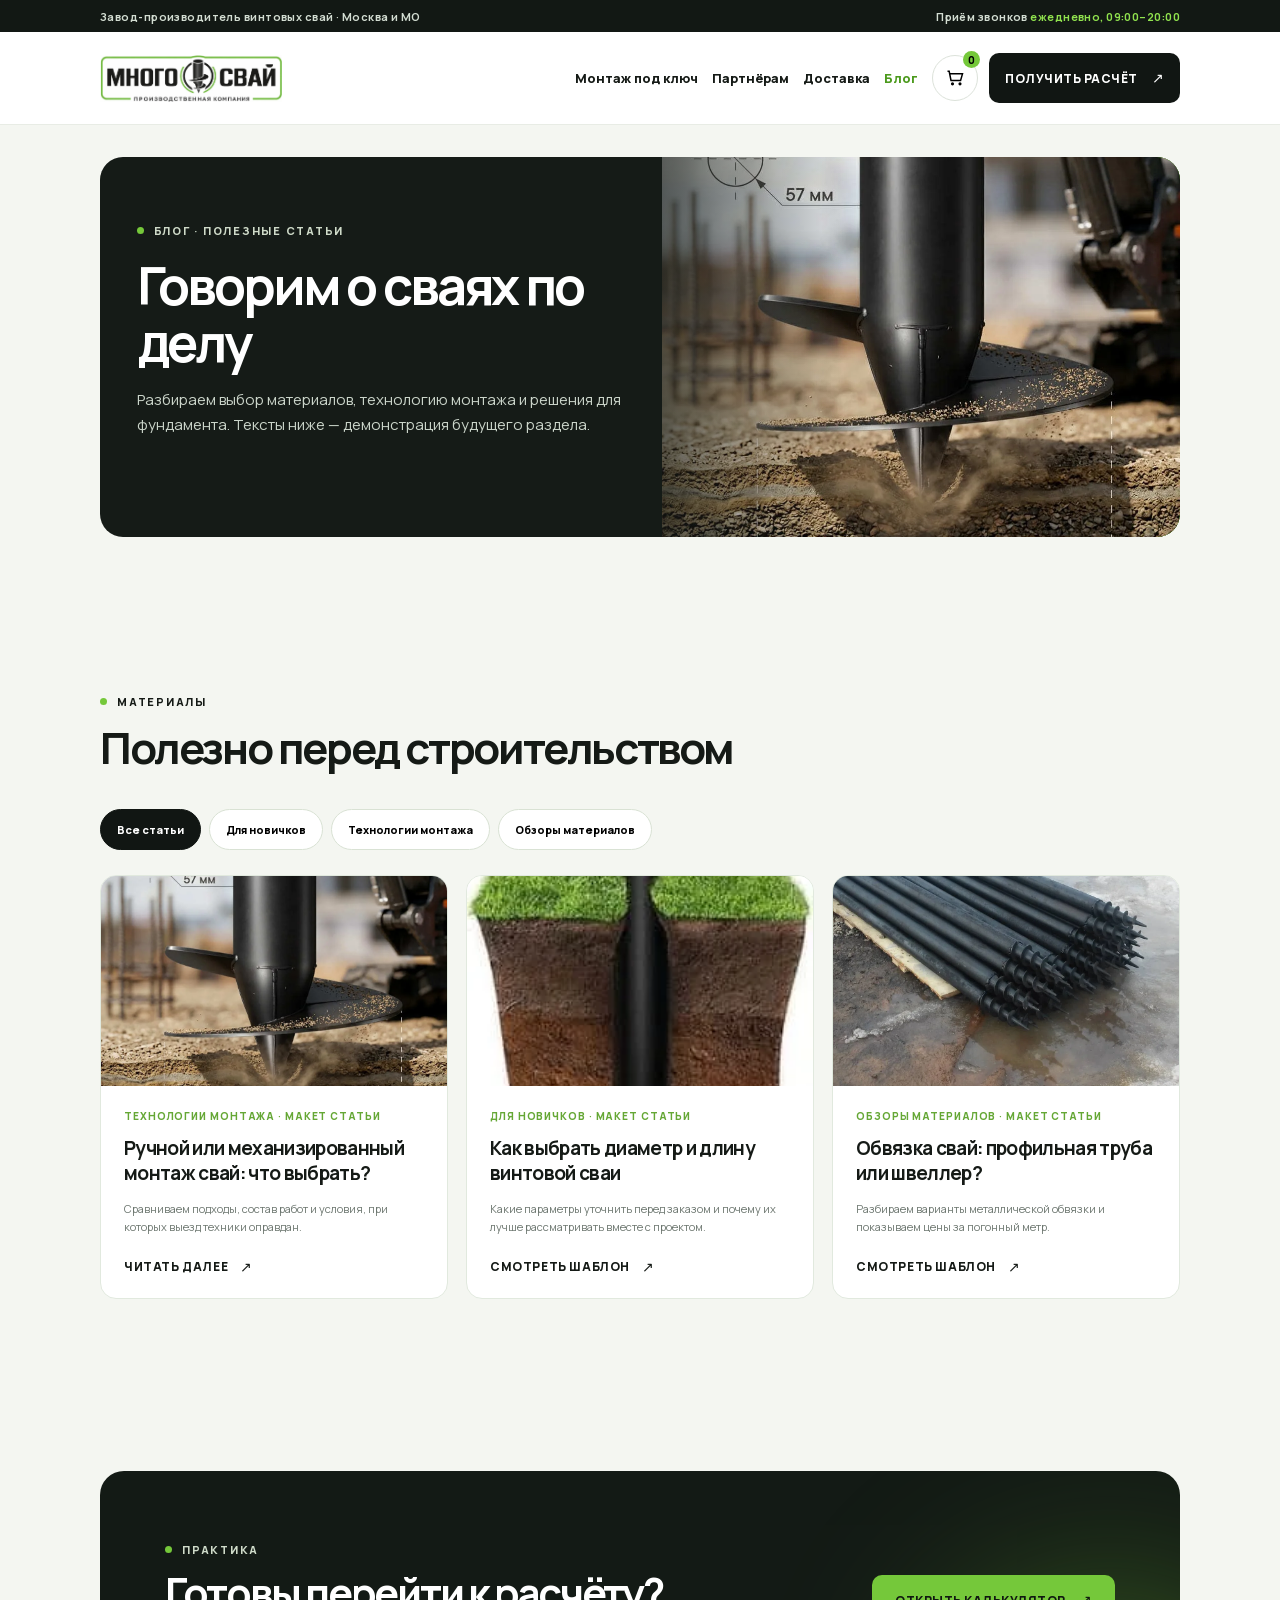
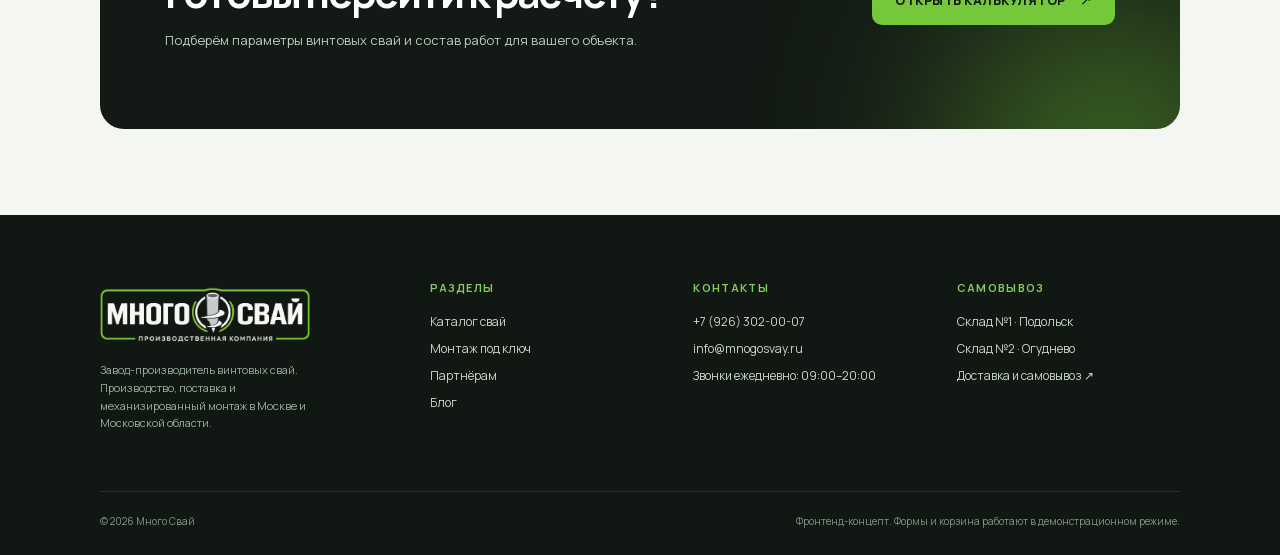
==== blog/index.html @ 816e7ba7 "Initial project upload" ====
<!doctype html><html lang="ru"><head><meta charset="utf-8"><meta name="viewport" content="width=device-width,initial-scale=1"><meta name="theme-color" content="#f4f6f1"><meta name="description" content="Полезные материалы о винтовых сваях, монтаже и обвязке от Много Свай."><title>Полезные статьи — Много Свай</title><link rel="stylesheet" href="/assets/css/styles.css"></head><body data-page="blog"><div id="app"></div><script src="/assets/js/app.js" defer></script><script src="/assets/js/lead-form.js" defer></script></body></html>
---- assets/css/styles.css ----
@font-face{font-family:Manrope;src:url('/assets/fonts/Manrope-Latin.woff2') format('woff2');font-style:normal;font-weight:200 800;font-display:swap;unicode-range:U+0000-00FF,U+0131,U+0152-0153,U+02BB-02BC,U+02C6,U+02DA,U+02DC,U+0304,U+0308,U+0329,U+2000-206F,U+20AC,U+2122,U+2191,U+2193,U+2212,U+2215,U+FEFF,U+FFFD}
@font-face{font-family:Manrope;src:url('/assets/fonts/Manrope-Cyrillic.woff2') format('woff2');font-style:normal;font-weight:200 800;font-display:swap;unicode-range:U+0301,U+0400-045F,U+0490-0491,U+04B0-04B1,U+2116}
:root{--bg:#f4f6f1;--paper:#fff;--ink:#151a16;--muted:#6b756e;--line:#dce2da;--green:#75c83a;--green2:#90e24e;--dark:#111613;--radius:22px;--max:1400px}
*{box-sizing:border-box}html{scroll-behavior:smooth}body{margin:0;background:var(--bg);color:var(--ink);font-family:Manrope,Arial,sans-serif;overflow-x:hidden}button,input,select{font:inherit}button{cursor:pointer}a{color:inherit;text-decoration:none}img{max-width:100%}svg{display:block}.container{width:min(calc(100% - 200px),var(--max));margin-inline:auto}.eyebrow{display:inline-flex;align-items:center;gap:10px;font-size:11px;font-weight:800;letter-spacing:.16em;text-transform:uppercase}.eyebrow:before{content:"";width:7px;height:7px;border-radius:50%;background:var(--green)}.eyebrow.light{color:#cfdbc9}.muted{color:var(--muted)}.topline{background:#121814;color:#d3ddd2;font-size:11px;font-weight:700;letter-spacing:.04em}.topline .container{display:flex;justify-content:space-between;align-items:center;min-height:32px}.topline b{color:var(--green2)}.site-header{position:relative;z-index:30;background:var(--paper);border-bottom:1px solid #e8ece5}.header-inner{height:92px;display:flex;align-items:center;gap:20px}.logo{display:block;flex:none;width:182px;height:53px;overflow:hidden;position:relative}.logo img{position:absolute;width:182px;max-width:none;height:auto;left:0;top:3px}.nav{display:flex;align-items:center;gap:18px;margin-left:auto}.nav a{font-size:13px;font-weight:800;white-space:nowrap;transition:color .2s}.nav a:hover,.nav a.active{color:#4c9a1d}.header-actions{display:flex;align-items:center;gap:11px;margin-left:0;flex-shrink:0}.phone-text{font-size:14px;font-weight:800;white-space:nowrap}.phone-text small{display:block;font-size:10px;color:var(--muted);font-weight:600;margin-top:2px}.icon-btn{width:46px;height:46px;display:grid;place-items:center;border:1px solid var(--line);border-radius:50%;background:white;position:relative}.icon-btn svg{width:20px;height:20px;stroke:currentColor;fill:none;stroke-width:1.8}.icon-btn:hover{border-color:var(--green);background:#eff9e9}.cart-count{position:absolute;top:-5px;right:-3px;min-width:17px;height:17px;border-radius:20px;background:var(--green);font-size:10px;font-weight:800;display:grid;place-items:center}.mobile-call{display:none}.header-cta{white-space:nowrap;flex-shrink:0}.btn{min-height:50px;display:inline-flex;align-items:center;justify-content:center;gap:14px;padding:0 22px;border-radius:10px;border:1px solid transparent;background:var(--green);color:#101810;font-size:12px;font-weight:800;text-transform:uppercase;letter-spacing:.04em;transition:transform .2s,background .2s}.btn:hover{transform:translateY(-2px);background:var(--green2)}.btn:focus-visible,.icon-btn:focus-visible,a:focus-visible,input:focus-visible,select:focus-visible{outline:3px solid #438e1e;outline-offset:3px}.btn.dark{background:var(--dark);color:white}.btn.dark:hover{background:#2b392e}.btn.outline{background:transparent;color:var(--ink);border-color:#bdc9ba}.btn.outline:hover{background:#eaf1e6}.btn.white{background:white;color:var(--ink)}.arrow{font-size:14px;line-height:1;font-weight:400}.hero-wrap{padding-top:28px}.hero{height:610px;position:relative;border-radius:28px;background:radial-gradient(circle at 65% 40%,#243027 0,#151c17 39%,#111613 75%);color:#fff;isolation:isolate;box-shadow:0 32px 60px #192b191b}.hero:before{content:"";position:absolute;top:0;bottom:0;right:17%;width:22%;background:linear-gradient(160deg,#83d548,#5ba929);z-index:-1}.hero:after{content:"";position:absolute;inset:0;border-radius:28px;background:linear-gradient(90deg,#101512 0%,#101512 30%,#101512b8 48%,transparent 78%),repeating-linear-gradient(0deg,transparent 0,transparent 89px,#fff1 90px);pointer-events:none;z-index:-1}.hero-copy{position:relative;z-index:4;padding:85px 0 0 6.2%;max-width:660px}.hero h1{font-size:clamp(50px,5.1vw,77px);line-height:1.02;letter-spacing:-.065em;margin:22px 0 25px;font-weight:800}.hero h1 em{color:var(--green2);font-style:normal}.hero-lead{max-width:485px;font-size:17px;line-height:1.6;color:#d5ded4;margin:0 0 30px}.hero-actions{display:flex;gap:12px;flex-wrap:wrap}.hero-image{position:absolute;z-index:2;width:56%;height:auto;max-width:none;right:-6%;top:50%;transform:translateY(-50%);filter:drop-shadow(-22px 38px 24px #0008);pointer-events:none}.hero-side{position:absolute;right:2.7%;bottom:38px;writing-mode:vertical-rl;color:#dde9db;font-size:10px;letter-spacing:.19em;text-transform:uppercase}.mobile-links{display:none}.trust-strip{display:grid;grid-template-columns:repeat(4,1fr);gap:18px;padding:25px 0 0}.trust-item{display:flex;gap:14px;align-items:center;padding:22px 18px;background:white;border:1px solid #e7ebe4;border-radius:14px;min-height:90px}.trust-icon{width:39px;height:39px;flex:none;border-radius:9px;background:#ecf8e5;display:grid;place-items:center;color:#4d9c1c;font-size:23px}.trust-icon img{width:25px;height:25px}.trust-icon--quality img{width:33px;height:33px}.trust-item b{display:block;font-size:13px;line-height:1.25}.trust-item span:last-child{font-size:11px;color:var(--muted);display:block;margin-top:4px}.section{padding:112px 0}.section.tight{padding-top:86px;padding-bottom:86px}.section-head{display:flex;justify-content:space-between;align-items:end;gap:25px;margin-bottom:36px}.section-title{font-size:clamp(32px,3.4vw,51px);line-height:1.12;letter-spacing:-.055em;margin:14px 0 0;max-width:800px}.section-intro{max-width:400px;color:var(--muted);font-size:14px;line-height:1.65}.grid-3{display:grid;grid-template-columns:repeat(3,1fr);gap:18px}.service-card{background:#fff;border:1px solid #e3e9e0;border-radius:18px;padding:32px;min-height:290px;display:flex;flex-direction:column;position:relative;overflow:hidden}.service-card.dark{background:#151b17;color:#fff;border-color:#151b17}.service-card.green{background:#83d14b;border-color:#83d14b}.service-num{font-size:11px;font-weight:800;letter-spacing:.16em;color:#6d846c}.service-card.dark .service-num{color:#bde5af}.service-icon{position:absolute;right:25px;top:24px;color:#58a724;font-size:35px}.service-card h3{font-size:24px;line-height:1.18;letter-spacing:-.04em;margin:auto 0 12px}.service-card p{font-size:13px;line-height:1.6;color:#627064;margin:0 0 20px}.service-card.dark p{color:#bac7bb}.service-card.green p{color:#30472b}.text-link{font-size:12px;font-weight:800;text-transform:uppercase;letter-spacing:.05em;display:inline-flex;gap:12px;align-items:center}.text-link:hover{color:#4e9c1d}.product-section{background:#eaf0e7}.category-tabs,.filter-tabs{display:flex;gap:8px;flex-wrap:wrap}.chip{background:#fff;border:1px solid #d9e2d4;border-radius:50px;min-height:41px;padding:0 16px;font-size:11px;font-weight:800}.chip.active,.chip:hover{background:var(--dark);color:white;border-color:var(--dark)}.product-grid{display:grid;grid-template-columns:repeat(3,1fr);gap:18px}.product-card{background:white;border-radius:17px;border:1px solid #dfe7dd;overflow:hidden;display:flex;flex-direction:column}.product-media{height:235px;background:linear-gradient(130deg,#eef1eb,#fff);position:relative;display:grid;place-items:center}.product-media img{width:78%;height:85%;object-fit:contain;filter:drop-shadow(16px 20px 14px #13201828)}.product-media img.wide{width:92%;height:92%}.product-badge{position:absolute;left:18px;top:18px;background:#e5f6dc;border-radius:6px;padding:8px 10px;color:#4c9425;font-size:10px;font-weight:800;text-transform:uppercase}.product-body{padding:22px;display:flex;flex-direction:column;flex:1}.product-code{font-size:10px;color:#80907f;font-weight:800;text-transform:uppercase;letter-spacing:.13em}.product-card h3{font-size:19px;line-height:1.3;letter-spacing:-.03em;margin:9px 0 13px}.product-specs{font-size:11px;color:#738073;display:flex;gap:9px;flex-wrap:wrap}.product-specs span{padding:5px 8px;border-radius:5px;background:#f2f5ef}.product-buy{display:flex;align-items:center;justify-content:space-between;gap:12px;margin-top:auto;padding-top:25px}.product-price{font-size:25px;font-weight:800;letter-spacing:-.05em;white-space:nowrap}.product-price small{font-size:10px;color:#7b8679;display:block;font-weight:600;letter-spacing:0}.product-buy .btn{padding-inline:13px;min-height:44px}.product-install{border-top:1px solid #edf0ea;padding:14px 22px;display:flex;align-items:center;gap:9px;font-size:10px;font-weight:700;color:#59665b;min-height:52px}.product-install input{accent-color:#69b936;width:17px;height:17px}.split{display:grid;grid-template-columns:1fr 1fr;gap:70px;align-items:center}.image-panel{height:520px;border-radius:20px;overflow:hidden;background:#dfe7dc;position:relative}.image-panel img{width:100%;height:100%;object-fit:cover}.image-panel .corner-label{position:absolute;bottom:20px;left:20px;background:#fff;padding:16px 19px;border-radius:10px;font-size:11px;font-weight:800;box-shadow:0 12px 30px #1113}.steps{margin:30px 0;list-style:none;padding:0}.steps li{display:flex;gap:18px;padding:16px 0;border-bottom:1px solid #dce4d9;font-size:13px;line-height:1.55}.steps strong{font-size:11px;color:#54a421;min-width:24px}.dark-band{background:#131a15;color:#fff;border-radius:24px;padding:65px;display:grid;grid-template-columns:1fr 330px;align-items:center;gap:30px;position:relative;overflow:hidden}.dark-band:after{content:"";position:absolute;width:300px;height:300px;background:#74c838;border-radius:50%;filter:blur(100px);right:-80px;bottom:-180px;opacity:.5}.dark-band>*{position:relative;z-index:1}.dark-band h2{font-size:clamp(30px,3.2vw,47px);line-height:1.12;letter-spacing:-.055em;margin:12px 0}.dark-band p{font-size:13px;color:#bdcbbb;line-height:1.7;max-width:560px}.dark-band .btn{justify-self:end}.quote-form{background:#fff;border:1px solid #e2e8df;border-radius:20px;padding:34px}.quote-form h3{font-size:22px;letter-spacing:-.04em;margin:0 0 8px}.quote-form p{font-size:12px;color:var(--muted);margin:0 0 22px;line-height:1.6}.form-grid{display:grid;grid-template-columns:repeat(2,1fr);gap:13px}.field{display:block}.field span{display:block;font-size:10px;font-weight:800;text-transform:uppercase;letter-spacing:.09em;margin-bottom:7px}.field input,.field select{height:48px;width:100%;border:1px solid #dce3d9;border-radius:8px;background:#f8faf6;padding:0 13px;color:var(--ink);font-size:12px;outline:none}.field input:focus,.field select:focus{border-color:#6fbe39}.form-note{font-size:10px;color:#8a9589;line-height:1.5}.feedback{font-size:12px;color:#367e1b;font-weight:700;min-height:17px}.site-footer{background:#111713;color:#fff;padding:65px 0 27px}.footer-top{display:grid;grid-template-columns:1.3fr repeat(3,1fr);gap:40px}.footer-logo{width:210px;max-width:100%;height:auto}.footer-logo img{display:block;width:100%;height:auto}.footer-top p{font-size:11px;line-height:1.6;color:#9eafa0;max-width:220px}.footer-col h4{font-size:11px;text-transform:uppercase;letter-spacing:.12em;color:#84ca5d;margin:0 0 18px}.footer-col a,.footer-col span{display:block;font-size:12px;color:#cad4ca;margin-bottom:10px}.footer-col a:hover{color:#8adb58}.footer-bottom{border-top:1px solid #ffffff1b;margin-top:48px;padding-top:22px;display:flex;justify-content:space-between;gap:15px;font-size:10px;color:#879587}.page-hero{padding:32px 0 65px}.page-hero-inner{border-radius:23px;background:#151b17;color:white;min-height:380px;display:grid;grid-template-columns:1.04fr .96fr;overflow:hidden}.page-hero-copy{padding:60px 0 60px 6.5%;position:relative;z-index:2}.page-hero h1{font-size:clamp(37px,4.1vw,60px);line-height:1.08;letter-spacing:-.06em;margin:18px 0}.page-hero p{font-size:15px;line-height:1.65;color:#cbd5ca;max-width:550px}.page-hero-image{position:relative;background:#75c83a}.page-hero-image img{position:absolute;width:110%;height:auto;max-width:none;bottom:-15%;right:-11%;filter:drop-shadow(0 25px 18px #0007)}.page-hero-image.photo img{width:100%;height:100%;object-fit:cover;inset:0;filter:none}.page-hero-image.photo:after{content:"";position:absolute;inset:0;background:linear-gradient(90deg,#141a17a8,transparent 35%)}.tariff-grid{display:grid;grid-template-columns:repeat(3,1fr);gap:14px}.tariff{background:#fff;border:1px solid #dfe7dc;border-radius:15px;padding:24px;display:flex;align-items:center;justify-content:space-between;gap:15px}.tariff strong{font-size:27px;letter-spacing:-.05em}.tariff span{font-size:11px;color:var(--muted);display:block;margin-top:4px}.tariff b{font-size:21px;white-space:nowrap}.tariff.featured{background:#e6f9da;border-color:#8bd057}.included{display:flex;gap:11px;flex-wrap:wrap;margin-top:20px}.included span{padding:10px 13px;border:1px solid #cfdfc7;border-radius:7px;background:#f9fcf6;font-size:11px;font-weight:700}.calc-layout{display:grid;grid-template-columns:1.08fr .92fr;gap:22px}.calc-panel{background:#fff;border:1px solid #dee6da;border-radius:19px;padding:31px}.calc-panel h3{margin:0 0 21px;font-size:24px;letter-spacing:-.04em}.calc-grid{display:grid;grid-template-columns:repeat(2,1fr);gap:16px}.calc-radio{display:flex;gap:10px;align-items:center;padding:14px 12px;background:#f6f9f3;border:1px solid #dce6d7;border-radius:8px;font-size:11px;font-weight:700;min-height:48px}.calc-radio input{accent-color:#6dbd32}.calc-results{background:#151d16;color:white;border-radius:19px;padding:32px;display:flex;flex-direction:column}.calc-results .result-label{font-size:11px;color:#a8b9a4;text-transform:uppercase;letter-spacing:.12em;font-weight:800}.calc-results .result-sum{font-size:clamp(38px,4.5vw,58px);letter-spacing:-.07em;font-weight:800;margin:8px 0 15px}.calc-results p{color:#c4d0c1;font-size:12px;line-height:1.65}.calc-results .btn{margin-top:auto}.alert{background:#fff6db;border:1px solid #e2c773;border-radius:8px;color:#756020;padding:11px 13px;font-size:11px;font-weight:700}.partner-groups{display:grid;grid-template-columns:repeat(3,1fr);gap:16px}.partner-card{background:#fff;border:1px solid #e0e7dd;border-radius:15px;padding:27px;min-height:215px}.partner-card .number{font-size:11px;color:#55a21f;font-weight:800}.partner-card h3{font-size:21px;letter-spacing:-.04em;margin:33px 0 8px}.partner-card p{font-size:12px;line-height:1.65;color:var(--muted);margin:0}.partner-benefits{display:grid;grid-template-columns:repeat(4,1fr);gap:14px}.benefit{border-top:2px solid var(--green);padding-top:18px}.benefit strong{display:block;font-size:16px;letter-spacing:-.03em;margin-bottom:8px}.benefit p{font-size:12px;color:var(--muted);line-height:1.6;margin:0}.blog-grid{display:grid;grid-template-columns:repeat(3,1fr);gap:18px}.article-card{background:#fff;border:1px solid #e1e9de;border-radius:16px;overflow:hidden;display:flex;flex-direction:column}.article-image{height:210px;background:#dfe7dc;overflow:hidden}.article-image img{width:100%;height:100%;object-fit:cover;transition:transform .3s}.article-card:hover .article-image img{transform:scale(1.04)}.article-content{padding:23px;display:flex;flex-direction:column;flex:1}.article-meta{font-size:10px;color:#65a735;font-weight:800;text-transform:uppercase;letter-spacing:.09em}.article-card h3{font-size:19px;line-height:1.35;letter-spacing:-.035em;margin:13px 0}.article-card p{font-size:11px;color:var(--muted);line-height:1.65;margin:0 0 22px}.article-card .text-link{margin-top:auto}.article-layout{display:grid;grid-template-columns:minmax(0,790px) 290px;justify-content:space-between;gap:60px}.article-main h1{font-size:clamp(38px,4.2vw,58px);line-height:1.08;letter-spacing:-.055em;margin:17px 0 25px}.article-main .lead{font-size:18px;line-height:1.7;color:#526050}.article-main h2{font-size:30px;line-height:1.2;letter-spacing:-.04em;margin:52px 0 18px}.article-main h3{font-size:20px;letter-spacing:-.03em;margin:30px 0 12px}.article-main p,.article-main li{font-size:14px;line-height:1.9;color:#4e5a4e}.article-main ul{padding-left:21px}.article-main figure{margin:35px 0}.article-main figure img{width:100%;border-radius:15px}.article-main figcaption{font-size:11px;color:var(--muted);margin-top:8px}.article-callout{padding:24px 27px;background:#e8f8df;border-left:4px solid var(--green);border-radius:8px;margin:30px 0}.article-callout p{margin:5px 0 0}.article-aside{align-self:start;position:sticky;top:25px;background:#fff;border:1px solid #dfe7db;border-radius:15px;padding:23px}.article-aside h3{margin:0 0 14px;font-size:18px}.article-aside a{display:block;padding:10px 0;border-top:1px solid #e6ece3;font-size:12px;font-weight:700}.table-wrap{overflow-x:auto;border:1px solid #dce5d8;border-radius:10px}.compare-table{border-collapse:collapse;min-width:580px;width:100%;font-size:11px}.compare-table th,.compare-table td{text-align:left;padding:15px;border-bottom:1px solid #e5ebe2}.compare-table th{background:#eaf7e3}.compare-table tr:last-child td{border-bottom:0}.modal{border:0;padding:0;border-radius:18px;max-width:min(92vw,540px);box-shadow:0 30px 80px #0005}.modal::backdrop{background:#0c170dbb}.modal-inner{padding:31px}.modal h2{font-size:25px;letter-spacing:-.04em;margin:0 0 8px}.modal p{font-size:12px;color:var(--muted);line-height:1.6}.modal-head{display:flex;align-items:start;justify-content:space-between;gap:15px}.close-btn{border:0;background:#eef4ea;border-radius:50%;min-width:36px;height:36px;font-size:18px}.cart-lines{margin:20px 0}.cart-line{display:flex;justify-content:space-between;gap:10px;border-bottom:1px solid #e4eae0;padding:12px 0;font-size:12px}.cart-line button{border:0;background:none;color:#a03434;font-size:11px}.cart-total{display:flex;justify-content:space-between;font-weight:800;font-size:17px;margin:18px 0}.cart-empty{padding:30px;text-align:center;background:#f5f8f3;border-radius:9px;color:#6a7869;font-size:12px}
@media(max-width:1150px){.header-inner{gap:16px}.nav{gap:12px}.nav a{font-size:11px}.phone-text{display:none}.hero-image{width:61%;right:-6%}.hero-copy{max-width:560px}.hero h1{font-size:60px}.trust-strip{grid-template-columns:repeat(2,1fr)}.footer-top{gap:20px}}
@media(max-width:1050px){.container{width:min(calc(100% - 32px),var(--max))}.topline,.nav,.header-actions .header-cta{display:none}.site-header{position:sticky;top:0}.header-inner{height:68px;justify-content:space-between}.logo{width:144px;height:43px}.logo img{width:144px;top:2px}.header-actions{margin-left:auto;gap:8px}.mobile-call{display:grid}.icon-btn{width:44px;height:44px}.hero-wrap{padding-top:18px}.hero{height:auto;min-height:700px;overflow:visible;border-radius:20px}.hero:after{border-radius:20px;background:linear-gradient(180deg,#101512 0%,#101512ee 39%,#10151200 79%)}.hero:before{width:36%;right:0;border-radius:0 20px 20px 0}.hero-copy{padding:38px 25px 0;max-width:100%}.hero h1{font-size:clamp(42px,8vw,65px);max-width:550px}.hero-lead{font-size:14px;max-width:460px}.hero-image{width:75%;right:4%;top:auto;bottom:16px;transform:none}.hero-side{display:none}.mobile-links{display:flex;overflow-x:auto;gap:8px;margin:18px 0 0;padding-bottom:2px}.mobile-links a{flex:none;background:white;border:1px solid #e1e9dd;border-radius:7px;padding:13px 16px;font-size:11px;font-weight:800}.section{padding:72px 0}.section.tight{padding:60px 0}.section-head{align-items:start;flex-direction:column}.section-title{font-size:36px}.grid-3,.product-grid,.blog-grid{grid-template-columns:repeat(2,1fr)}.split,.calc-layout{grid-template-columns:1fr;gap:30px}.image-panel{height:380px}.dark-band{grid-template-columns:1fr;padding:38px}.dark-band .btn{justify-self:start}.footer-top{grid-template-columns:repeat(2,1fr)}.page-hero{padding:20px 0 45px}.page-hero-inner{grid-template-columns:1fr}.page-hero-copy{padding:36px 28px}.page-hero-image{height:280px}.page-hero-image img{bottom:-33%;right:-5%;width:85%}.tariff-grid{grid-template-columns:repeat(2,1fr)}.partner-groups{grid-template-columns:1fr 1fr}.partner-benefits{grid-template-columns:1fr 1fr}.article-layout{grid-template-columns:1fr}.article-aside{position:static}}
@media(max-width:540px){.hero{min-height:615px}.hero h1{font-size:43px;line-height:1.06;margin:17px 0}.hero-lead{font-size:12px;line-height:1.65;max-width:315px;margin-bottom:21px}.hero-copy{padding:31px 22px 0}.hero-actions{gap:7px}.hero-actions .btn{min-height:44px;padding:0 13px;font-size:9px}.hero-image{width:78%;top:300px;right:4%;bottom:auto}.trust-strip{grid-template-columns:1fr 1fr;gap:8px;padding-top:13px}.trust-item{padding:12px;gap:8px;min-height:75px}.trust-icon{width:30px;height:30px;font-size:17px}.trust-icon img{width:21px;height:21px}.trust-icon--quality img{width:28px;height:28px}.trust-item b{font-size:10px}.trust-item span:last-child{font-size:9px}.section-title{font-size:32px}.grid-3,.product-grid,.blog-grid,.tariff-grid,.partner-groups,.partner-benefits,.footer-top{grid-template-columns:1fr}.service-card{min-height:230px;padding:24px}.product-media{height:225px}.product-buy .btn{font-size:10px}.dark-band{border-radius:16px;padding:28px}.dark-band h2{font-size:31px}.form-grid,.calc-grid{grid-template-columns:1fr}.quote-form{padding:22px}.footer-top{gap:24px}.footer-bottom{flex-direction:column}.page-hero h1{font-size:38px}.page-hero p{font-size:13px}.page-hero-image{height:230px}.tariff{padding:17px}.tariff strong{font-size:23px}.tariff b{font-size:19px}.article-main h1{font-size:37px}.article-main h2{font-size:26px}.article-main .lead{font-size:16px}.article-main p,.article-main li{font-size:13px}}
@media(max-width:400px){.hero{min-height:560px}.hero h1{font-size:38px}.hero-image{top:325px}.hero-actions .btn{font-size:8px}.logo{width:129px}.logo img{width:129px;top:2px}}

/* Каталог */
.sr-only{position:absolute;width:1px;height:1px;padding:0;margin:-1px;overflow:hidden;clip:rect(0,0,0,0);white-space:nowrap;border:0}
.catalog-section{background:#f7f9f5}
.catalog-heading{margin-bottom:28px}
.catalog-tabs{display:flex;flex-wrap:wrap;gap:10px;margin-bottom:28px}
.catalog-tab{min-height:45px;padding:0 18px;border:1px solid #9fc878;border-radius:100px;background:#fff;color:#273528;font-size:13px;font-weight:800;transition:background .2s,border-color .2s,transform .2s}
.catalog-tab:hover{border-color:#63ad31;transform:translateY(-2px)}
.catalog-tab.active{background:#203022;border-color:#203022;color:#fff}
.catalog-toolbar{display:flex;align-items:center;justify-content:space-between;gap:20px;margin-bottom:20px}
#catalog-count{font-size:12px;font-weight:800;color:#61715d}
.catalog-controls{display:flex;gap:10px;justify-content:flex-end}
.catalog-controls input,.catalog-controls select{height:44px;border:1px solid #dbe5d7;border-radius:8px;background:#fff;color:#233023;padding:0 13px;font-size:12px}
.catalog-search input{width:min(27vw,290px)}
.catalog-sort select{min-width:170px}
.catalog-layout{display:grid;grid-template-columns:220px minmax(0,1fr);gap:22px;align-items:start}
.catalog-filters{background:#fff;border:1px solid #e0e8dc;border-radius:16px;padding:25px 22px;position:sticky;top:24px}
.catalog-filters fieldset{border:0;padding:0;margin:0 0 30px}
.catalog-filters legend{font-size:14px;font-weight:800;margin-bottom:15px}
.catalog-filters label{display:flex;align-items:center;gap:10px;margin:0 0 12px;color:#485747;font-size:12px;cursor:pointer}
.catalog-filters input{width:17px;height:17px;margin:0;accent-color:#70bd39;cursor:pointer}
.catalog-clear{padding:0;border:0;background:none;color:#4b9327;font-size:11px;font-weight:800;text-decoration:underline;text-underline-offset:3px}
.catalog-results{min-width:0}
.catalog-grid{grid-template-columns:repeat(3,minmax(0,1fr));gap:16px}
.catalog-grid .product-card{min-width:0;border:1px solid #dce7d8;border-radius:16px;box-shadow:0 5px 18px #20331b08;transition:transform .25s,box-shadow .25s,border-color .25s}
.catalog-grid .product-card:hover{transform:translateY(-6px);border-color:#90c76c;box-shadow:0 18px 34px #20331b1c}
.catalog-grid .product-card[hidden]{display:none}
.catalog-grid .product-media{height:auto;aspect-ratio:1.2;background:#edf3e9;border-bottom:1px solid #e0e9dc;display:flex;flex-direction:column;justify-content:center;gap:11px;overflow:hidden}
.catalog-grid .product-media:before{content:"";width:39px;height:31px;border:1.5px solid #9eb594;border-radius:5px;background:linear-gradient(135deg,transparent 48%,#a6bb9c 49%,#a6bb9c 52%,transparent 53%);opacity:.7}
.product-media-mark{font-size:12px;font-weight:800;color:#82957d;letter-spacing:.04em}
.product-media-size{position:absolute;bottom:15px;left:16px;font-size:11px;font-weight:800;color:#56704e}
.catalog-grid .product-body{padding:20px;gap:0}
.catalog-grid .product-code{font-size:10px;letter-spacing:.02em;text-transform:none;color:#849081}
.catalog-grid .product-card h3{min-height:48px;margin:7px 0 13px;font-size:17px;line-height:1.3;letter-spacing:-.025em}
.catalog-grid .product-specs{gap:6px;margin-bottom:17px}
.catalog-grid .product-specs span{font-size:10px;color:#4f634c;background:#f0f5ec}
.catalog-grid .product-price{padding:0 0 16px;border-bottom:1px solid #e8eee4;font-size:23px;line-height:1.1;color:#172218}
.catalog-grid .product-price small{margin-bottom:5px}
.product-options{display:grid;gap:10px;padding-top:16px}
.product-option span{display:block;margin-bottom:5px;font-size:11px;font-weight:800;color:#293629}
.product-option select{width:100%;height:39px;padding:0 10px;border:1px solid #dce5d8;border-radius:7px;background:#f9fbf7;color:#202c20;font-size:12px}
.product-actions{display:grid;grid-template-columns:106px minmax(0,1fr);gap:9px;margin-top:auto;padding-top:19px}
.product-actions .btn{min-height:43px;padding:0 9px;font-size:10px;white-space:nowrap}
.product-actions>a.btn{grid-column:1/-1}
.quantity{height:43px;display:flex;align-items:center;border:1px solid #d4dfcf;border-radius:8px;overflow:hidden}
.quantity button{width:31px;height:100%;border:0;background:#fff;color:#4b6146;font-size:19px}
.quantity button:hover{background:#eaf5e4}
.quantity input{width:42px;min-width:0;border:0;outline:0;text-align:center;font-size:12px;appearance:textfield;-moz-appearance:textfield}
.quantity input::-webkit-outer-spin-button,.quantity input::-webkit-inner-spin-button{-webkit-appearance:none;margin:0}
.catalog-empty{padding:45px 20px;text-align:center;border:1px dashed #b8cbb0;border-radius:14px;background:#fff;font-size:13px;color:#52644d}
.catalog-note{margin-top:18px}
.catalog-tab:focus-visible,.catalog-clear:focus-visible,.quantity button:focus-visible{outline:3px solid #438e1e;outline-offset:3px}
@media(min-width:1650px){.catalog-layout{grid-template-columns:280px minmax(0,1fr);gap:32px}.catalog-grid{grid-template-columns:repeat(4,minmax(0,1fr));gap:20px}.catalog-grid .product-card h3{font-size:19px}}
@media(max-width:1150px){.catalog-grid{grid-template-columns:repeat(2,minmax(0,1fr))}}
@media(max-width:1050px){.catalog-layout{grid-template-columns:1fr}.catalog-filters{position:static;display:flex;flex-wrap:wrap;gap:15px;padding:18px}.catalog-filters fieldset{margin:0;flex:1 1 210px}.catalog-filters label{display:inline-flex;margin:0 14px 10px 0}.catalog-clear{align-self:end;margin-bottom:10px}.catalog-toolbar{align-items:flex-start}.catalog-search input{width:220px}}
@media(max-width:620px){.catalog-toolbar{display:block}.catalog-controls{justify-content:stretch;margin-top:13px}.catalog-search{flex:1}.catalog-search input{width:100%}.catalog-sort select{min-width:130px}.catalog-grid{grid-template-columns:1fr}.catalog-grid .product-media{aspect-ratio:1.6}.catalog-section{padding-top:60px}.catalog-tab{font-size:11px;padding:0 13px;min-height:40px}}
@media(prefers-reduced-motion:reduce){.catalog-tab,.catalog-grid .product-card{transition:none}.catalog-tab:hover,.catalog-grid .product-card:hover{transform:none}}

/* Переход из каталога в партнёрский раздел */
.partner-teaser{display:grid;grid-template-columns:minmax(0,1.1fr) minmax(0,.9fr);align-items:center;gap:56px;padding:56px 6%;border-radius:24px;background:radial-gradient(circle at 90% 10%,#29462a 0,#19271d 38%,#121a15 78%);color:#fff;overflow:hidden}
.partner-teaser-copy h2{max-width:650px;margin:16px 0 18px;font-size:clamp(32px,3.6vw,52px);line-height:1.1;letter-spacing:-.055em}
.partner-teaser-copy p{max-width:570px;margin:0 0 27px;color:#c3d1c0;font-size:14px;line-height:1.7}
.partner-teaser-visual{display:flex;align-items:center;justify-content:center;min-width:0}
.partner-teaser-visual img{display:block;width:100%;height:auto;max-height:360px;object-fit:contain;filter:drop-shadow(0 22px 28px #0007)}
@media(max-width:850px){.partner-teaser{grid-template-columns:1fr;gap:30px;padding:42px}.partner-teaser-copy p{max-width:650px}}
@media(max-width:540px){.partner-teaser{gap:24px;padding:28px 24px;border-radius:16px}.partner-teaser-copy h2{font-size:32px}.partner-teaser-copy p{font-size:12px}.partner-teaser-copy .btn{width:100%;min-height:48px}.partner-teaser-visual img{max-height:240px}}

/* Калькулятор монтажа на главной и странице услуги */
.installation-section{background:#f0f5ed;scroll-margin-top:90px}
.install-calc{display:grid;grid-template-columns:minmax(0,1.3fr) minmax(320px,.85fr);gap:20px;align-items:stretch}
.install-inputs,.install-summary{min-width:0;border-radius:21px;padding:clamp(23px,3vw,38px)}
.install-inputs{background:#fff;border:1px solid #dfe8dc}
.install-tabs{display:flex;flex-wrap:wrap;gap:9px;margin-bottom:27px}
.install-tabs button{min-height:46px;padding:0 20px;border:1px solid #cbd9c5;border-radius:100px;background:#fff;color:#243222;font:inherit;font-size:13px;font-weight:800;cursor:pointer}
.install-tabs button.active{background:#203022;border-color:#203022;color:#fff}
.install-grid{display:grid;grid-template-columns:repeat(2,minmax(0,1fr));gap:17px 20px}
.install-options{margin-top:27px;padding-top:25px;border-top:1px solid #e4ece0}
.install-field{display:block;min-width:0}
.install-field>span{display:block;margin-bottom:8px;color:#576752;font-size:12px;font-weight:700}
.install-field input,.install-field select{width:100%;height:52px;min-width:0;border:1px solid #d4dfd0;border-radius:9px;background:#fff;color:#172318;padding:0 14px;font:inherit;font-size:14px;outline:none}
.install-field select{appearance:none;padding-right:48px;background-image:url("data:image/svg+xml,%3Csvg xmlns='http://www.w3.org/2000/svg' width='14' height='14' viewBox='0 0 14 14'%3E%3Cpath d='m2 5 5 5 5-5' fill='none' stroke='%23172318' stroke-width='1.8'/%3E%3C/svg%3E");background-repeat:no-repeat;background-position:right 20px center}
.install-dropdown{position:relative;width:100%;min-width:0;z-index:1}
.install-dropdown.is-open{z-index:30}
.install-dropdown-trigger{display:block;width:100%;min-height:52px;padding:13px 49px 13px 14px;border:1px solid #d4dfd0;border-radius:9px;background:#fff;color:#172318;text-align:left;font:inherit;font-size:14px;line-height:1.35;position:relative;cursor:pointer}
.install-dropdown-trigger:after{content:"";position:absolute;right:20px;top:50%;width:9px;height:9px;border-right:2px solid #172318;border-bottom:2px solid #172318;transform:translateY(-70%) rotate(45deg)}
.install-dropdown-list{position:absolute;left:0;right:0;top:calc(100% + 5px);width:100%;max-height:260px;overflow:auto;margin:0;padding:6px;list-style:none;background:#fff;border:1px solid #b9cbb2;border-radius:10px;box-shadow:0 18px 36px #192c1c30}
.install-dropdown-list li{display:flex;align-items:center;min-height:44px;padding:9px 12px;border-radius:6px;color:#172318;font-size:13px;line-height:1.35;cursor:pointer}
.install-dropdown-list li:hover,.install-dropdown-list li:focus-visible{background:#e6f4dd;outline:none}
.install-dropdown-list li[aria-selected="true"]{background:#d9edcd;font-weight:800}
.install-field input:focus-visible,.install-field select:focus-visible,.install-tabs button:focus-visible,.install-action:focus-visible{outline:3px solid #77bd47;outline-offset:2px}
.install-dropdown-trigger:focus-visible{outline:3px solid #77bd47;outline-offset:2px}
.install-field input:disabled{background:#f2f5f0;color:#8d988a}
.install-wide{margin-bottom:20px}
.install-help{margin:14px 0 0;color:#879284;font-size:11px;line-height:1.6}
.install-summary{display:flex;flex-direction:column;background:#1b281e;color:#fff}
.install-kicker{color:#9bd774;font-size:11px;letter-spacing:.1em;text-transform:uppercase;font-weight:800}
.install-summary h3{font-size:clamp(23px,2.3vw,32px);letter-spacing:-.045em;margin:0 0 8px}
.install-summary .install-kicker{display:block;margin-bottom:12px}
.install-summary-note{font-size:12px;line-height:1.55;color:#b9cbb5;margin:0 0 22px}
.install-line{display:grid;grid-template-columns:minmax(0,1fr) 65px auto;align-items:baseline;gap:12px;padding:17px 0;border-bottom:1px solid #ffffff29;font-size:13px}
.install-line>span:nth-child(2){color:#bacbb8;white-space:nowrap}
.install-line strong{font-size:16px;white-space:nowrap}
.install-total{display:flex;justify-content:space-between;align-items:baseline;gap:14px;margin:29px 0 8px;font-size:15px}
.install-total strong{font-size:clamp(24px,2.5vw,34px);letter-spacing:-.045em;white-space:nowrap}
.install-total strong.is-partial{font-size:20px;white-space:normal;text-align:right}
.install-price-note{margin:2px 0 17px;font-size:11px;line-height:1.55;color:#b9cbb5}
.install-summary .install-alert{margin:4px 0 17px;font-size:12px}
.install-action{width:100%;margin-top:auto;min-height:51px}
.install-action[aria-disabled="true"]{opacity:.48;cursor:not-allowed}
.install-disclaimer{font-size:11px;line-height:1.6;color:#9fb09d;margin:16px 0 0}
.installation-more{display:inline-flex;margin-top:20px;font-size:13px}
.install-calc [hidden]{display:none!important}
@media(max-width:900px){.install-calc{grid-template-columns:1fr}}
@media(max-width:540px){.install-inputs,.install-summary{padding:23px;border-radius:16px}.install-grid{grid-template-columns:1fr;gap:16px}.install-tabs{display:grid;grid-template-columns:1fr 1fr}.install-tabs button{padding:0 7px;font-size:11px}.install-line{grid-template-columns:minmax(0,1fr) auto;gap:5px 10px}.install-line>span:nth-child(2){text-align:right}.install-line strong{grid-column:2}.install-total strong{font-size:25px}}

.montazh-hero-section{padding:28px 0 65px}
@media(min-width:1051px){body[data-page="home"] .hero{height:440px}body[data-page="home"] .hero-copy{padding-top:55px}body[data-page="home"] .hero-image{width:min(56%,600px)}}
.callback-section{padding:58px 0 76px}
.callback-panel{display:grid;grid-template-columns:minmax(0,.8fr) minmax(0,1.4fr);align-items:center;gap:40px;padding:38px 44px;border-radius:22px;background:#18221a;color:#fff}
.callback-copy h2{margin:0 0 12px;font-size:clamp(28px,2.5vw,38px);line-height:1.14;letter-spacing:-.05em}
.callback-copy p{max-width:380px;margin:0;color:#c0d0be;font-size:13px;line-height:1.6}
.callback-fields{display:grid;grid-template-columns:minmax(0,1fr) minmax(0,1fr) auto;align-items:end;gap:12px}
.callback-form .field span{color:#d5e0d2}
.callback-form .field input{background:#fff}
.callback-form .btn{min-height:48px;white-space:nowrap}
.callback-note{margin:11px 0 0;color:#aebfaa;font-size:10px;line-height:1.5}
.callback-note a{text-decoration:underline;text-underline-offset:2px}
.callback-form .feedback{margin:8px 0 0;color:#a9eb83}
@media(max-width:1050px){.montazh-hero-section{padding:20px 0 45px}.callback-panel{grid-template-columns:1fr;gap:24px}.callback-copy p{max-width:none}}
@media(max-width:540px){.callback-section{padding:36px 0 58px}.callback-panel{padding:28px 23px;gap:20px;border-radius:17px}.callback-fields{grid-template-columns:1fr}.callback-form .btn{width:100%}}

.montazh-hero{height:440px;min-height:0;display:grid;grid-template-columns:repeat(2,minmax(0,1fr));align-items:center;overflow:hidden}
.montazh-hero .hero-copy{max-width:none;min-width:0;padding:32px;display:flex;flex-direction:column;align-items:flex-start;justify-content:center;text-align:left}
.montazh-hero h1{max-width:570px;margin:0 0 18px;font-size:clamp(36px,3.8vw,57px)}
.montazh-hero .hero-lead{max-width:450px;margin:0 0 25px;font-size:15px}
.montazh-hero .hero-image{position:relative;top:auto;right:auto;bottom:auto;transform:none;justify-self:center;width:100%;max-width:600px;max-height:400px;object-fit:contain}
.montazh-steps-grid{display:grid;grid-template-columns:repeat(5,minmax(0,1fr));gap:16px;list-style:none;margin:0;padding:0}
.montazh-step{min-width:0;overflow:hidden;border:1px solid #dfe7dc;border-radius:16px;background:#fff}
.montazh-step img{display:block;width:100%;height:280px;object-fit:contain;background:#151b17}
.montazh-step-caption{display:flex;align-items:flex-start;gap:11px;padding:18px 16px 21px}
.montazh-step-caption span{flex:none;color:#5aa52b;font-size:12px;font-weight:800;letter-spacing:.08em}
.montazh-step-caption h3{margin:0;font-size:15px;line-height:1.4;letter-spacing:-.025em}
@media(max-width:1050px){.montazh-hero{height:410px}.montazh-hero h1{font-size:clamp(32px,4.2vw,46px)}.montazh-hero .hero-lead{max-width:400px;font-size:14px}.montazh-steps-grid{grid-template-columns:repeat(3,minmax(0,1fr))}}
@media(max-width:760px){.montazh-hero{height:auto;grid-template-columns:1fr;padding:32px 20px 10px}.montazh-hero .hero-copy{padding:0 8px}.montazh-hero h1{font-size:clamp(32px,7vw,43px)}.montazh-hero .hero-lead{max-width:420px}.montazh-hero .hero-image{width:min(75%,400px);max-height:270px;margin-top:18px}.montazh-steps-grid{grid-template-columns:repeat(2,minmax(0,1fr));gap:12px}.montazh-step img{height:240px}}
@media(max-width:400px){.montazh-hero{padding:27px 16px 8px}.montazh-hero h1{font-size:32px}.montazh-hero .hero-lead{font-size:12px}.montazh-step img{height:215px}.montazh-step-caption{gap:8px;padding:14px 10px 17px}.montazh-step-caption h3{font-size:13px}}

.location-section{background:var(--paper)}
.location-title{margin:0 0 32px;max-width:none;white-space:nowrap}
.location-map{height:clamp(340px,34vw,500px);overflow:hidden;border:1px solid var(--line);border-radius:20px;background:#eaf0e7}
.location-map iframe{display:block;width:100%;height:100%;border:0}
.location-map-links{display:flex;justify-content:center;flex-wrap:wrap;gap:10px 28px;margin-top:18px;font-size:13px;font-weight:700;color:#346b28}
.location-map-links a,.warehouse-map-link{text-decoration:underline;text-underline-offset:3px}
.location-actions{display:flex;justify-content:center;margin-top:28px}
@media(max-width:540px){.location-section{padding-top:72px;padding-bottom:80px}.location-title{font-size:clamp(25px,7.2vw,32px);margin-bottom:24px}.location-map{height:340px;border-radius:15px}.location-actions{margin-top:20px}.location-actions .btn{max-width:100%;padding-inline:14px;text-align:center;font-size:10px}}

/* Partnership and logistics share the site's typography, green accents and dark panels. */
.business-page .section-title{margin-top:0}
.business-hero{padding-top:30px}
.business-hero-inner,.shipment-hero{display:grid;grid-template-columns:1.15fr 1fr;overflow:hidden;border-radius:24px;background:#151e18;color:#fff}
.business-hero-copy{padding:64px 52px}
.business-hero h1{font-size:clamp(38px,4.2vw,64px);line-height:1.08;letter-spacing:-.055em;margin:0 0 25px}
.business-hero h1 em{font-style:normal;color:var(--green2)}
.business-hero-copy>p{font-size:15px;line-height:1.8;color:#c2d0c0;max-width:510px;margin:0 0 30px}
.business-media{position:relative;display:grid;place-content:center;gap:24px;min-height:280px;overflow:hidden;background-color:#dfebd8;background-image:linear-gradient(#749b6420 1px,transparent 1px),linear-gradient(90deg,#749b6420 1px,transparent 1px);background-size:40px 40px;color:#517243;text-align:center;padding:30px}
.media-cross{font-size:58px;font-weight:200;line-height:1}
.media-placeholder{font-size:13px;line-height:1.5}
.business-media img{position:absolute;inset:0;width:100%;height:100%;object-fit:cover}
.partner-hero-media{margin:24px 24px 24px 0;border-radius:16px;background-color:#233726;color:#a1c38e;background-image:linear-gradient(#8fc27215 1px,transparent 1px),linear-gradient(90deg,#8fc27215 1px,transparent 1px)}
.partner-hero-media img{object-position:center 43%}
.partner-audiences-section .section-title,.partner-conditions .section-title{width:100%;max-width:none}
.partner-audiences{display:grid;grid-template-columns:repeat(3,minmax(0,1fr));gap:18px}
.audience-card{padding:34px 28px;border:1px solid var(--line);border-radius:18px;background:#fff;display:flex;flex-direction:column}
.audience-card h3{font-size:27px;line-height:1.18;letter-spacing:-.04em;margin:0 0 22px}
.audience-card p,.audience-card li{font-size:13px;color:#5b695c;line-height:1.7}
.audience-card p{margin:0}.audience-card ul{list-style:none;margin:25px 0;padding:0}.audience-card li{padding:11px 0 11px 18px;border-top:1px solid #e5ebe1;position:relative}.audience-card li:before{content:'+';position:absolute;left:0;color:#4b9224;font-weight:800}
.text-button{display:inline-flex;align-items:center;justify-content:space-between;gap:18px;min-height:44px;padding:10px 0;border:0;border-bottom:1px solid #92be7c;background:none;color:#254c23;font:inherit;font-size:13px;font-weight:800;text-align:left}
.audience-card .text-button{margin-top:auto}.text-button:hover{color:#4b8a28}
.partner-conditions,.pickup-section{background:#eaf0e7}
.conditions-grid{display:grid;grid-template-columns:repeat(2,minmax(0,1fr));gap:0 56px}
.condition{display:flex;gap:23px;padding:30px 0;border-top:1px solid #cbd9c4}.condition-index{font-size:26px;font-weight:500;color:#51873b;letter-spacing:-.04em}
.condition h3{margin:0 0 12px;font-size:23px;letter-spacing:-.035em}.condition p{margin:0;color:#596858;font-size:14px;line-height:1.7;max-width:430px}
.partnership-process{display:grid;grid-template-columns:1fr 1fr;gap:80px}.partnership-process .section-intro{max-width:500px}.partner-detail-media{margin-top:30px;border-radius:18px;min-height:230px}
.business-steps{counter-reset:step;list-style:none;padding:0;margin:0}.business-steps li{counter-increment:step;position:relative;padding:0 0 30px 65px;margin-bottom:30px;border-bottom:1px solid var(--line)}.business-steps li:last-child{margin-bottom:0}.business-steps li:before{content:'0' counter(step);position:absolute;left:0;top:0;width:42px;height:42px;border:1px solid #b8d6a7;border-radius:50%;display:grid;place-items:center;font-size:13px;font-weight:800;color:#46782b}
.business-steps h3{font-size:23px;letter-spacing:-.03em;margin:8px 0 12px}.business-steps p{font-size:14px;line-height:1.8;color:#596858;margin:0}.business-steps .text-button{margin-top:14px}
.business-cta{display:flex;align-items:center;justify-content:space-between;gap:40px;background:radial-gradient(ellipse at top right,#2c4c29,#151e18 65%);border-radius:24px;padding:52px 56px;color:#fff}.business-cta h2{font-size:clamp(30px,3.2vw,46px);letter-spacing:-.05em;line-height:1.15;margin:0 0 20px}.business-cta p{max-width:600px;margin:0;color:#bccdb8;font-size:14px;line-height:1.8}.business-cta .btn{flex-shrink:0}
.shipment-hero{grid-template-columns:1.2fr 1fr;background:radial-gradient(ellipse at right bottom,#2c4929,#151e18 70%)}
.delivery-rate-panel{margin:44px 44px 44px 0;padding:6px 0 0 48px;border-left:1px solid #ffffff26;display:flex;flex-direction:column;justify-content:center}.delivery-rate+ .delivery-rate{border-top:1px solid #ffffff26;padding-top:25px;margin-top:15px}.delivery-rate strong{font-size:clamp(38px,4.8vw,70px);letter-spacing:-.06em;font-weight:700;color:#a0e46d}.delivery-rate strong span{font-size:25px;letter-spacing:-.03em}.delivery-rate p{font-size:16px;margin:6px 0 20px}.rate-note{color:#b9c9b6;font-size:12px;line-height:1.7;max-width:290px}
.delivery-layout{display:grid;grid-template-columns:1fr 1fr;gap:80px;align-items:start}.delivery-layout .section-intro{max-width:510px}.delivery-example{border-left:3px solid var(--green);padding:8px 0 8px 20px;margin:28px 0}.delivery-example strong,.delivery-example span{display:block;font-size:14px;line-height:1.8}.delivery-example span{color:#5b695c}
.delivery-calculator{padding:34px;border:1px solid var(--line);border-radius:20px;background:#fff}.delivery-calculator h3{font-size:25px;letter-spacing:-.04em;margin:0 0 24px}.delivery-zones{padding:0;margin:0 0 24px;display:flex;gap:8px;border:0;min-width:0}.delivery-zones label{flex:1;position:relative;cursor:pointer}.delivery-zones input{position:absolute;opacity:0}.delivery-zones span{display:flex;align-items:center;justify-content:center;padding:14px 10px;min-height:48px;border:1px solid #cfddc7;border-radius:9px;font-size:12px;font-weight:800;text-align:center}.delivery-zones input:checked+span{background:#17241a;color:#fff;border-color:#17241a}.delivery-zones input:focus-visible+span{outline:3px solid #79bb55;outline-offset:3px}
.delivery-estimate{border-top:1px solid var(--line);padding-top:26px;margin-top:24px}.delivery-estimate>span{display:block;font-size:13px;color:var(--muted)}.delivery-estimate output{font-size:clamp(28px,3vw,44px);font-weight:800;letter-spacing:-.05em;display:block;margin-top:10px}.delivery-estimate-note{color:var(--muted);font-size:12px;line-height:1.7;margin:14px 0 24px}.delivery-calculator .btn{width:100%}
.pickup-notice{display:flex;align-items:center;gap:16px;border:1px solid #b7cca9;border-radius:12px;padding:18px 24px;margin-bottom:24px;background:#f4f8ef}.pickup-notice>span{flex:none;width:30px;height:30px;border-radius:50%;display:grid;place-items:center;background:#d8eaca;color:#395d27;font-weight:800}.pickup-notice p{font-size:13px;line-height:1.7;margin:0}
.pickup-layout{display:grid;grid-template-columns:minmax(0,.8fr) minmax(0,1.2fr);gap:22px}.warehouse-list{display:grid;gap:16px}.warehouse-card{padding:26px;border:1px solid #cddac6;border-radius:15px;background:#f7faf4}.warehouse-card.is-selected{background:#fff;border-color:#6ca547;box-shadow:inset 4px 0 #75b64e}.warehouse-card h3{font-size:23px;letter-spacing:-.035em;margin:0 0 12px}.warehouse-card p{font-size:14px;line-height:1.7;color:#596858;margin:0 0 17px}.warehouse-select,.warehouse-route{display:flex;align-items:center;justify-content:space-between;gap:12px;min-height:44px;width:100%;font-size:12px;font-weight:800}.warehouse-select{background:none;border:0;border-bottom:1px solid #dae4d3;padding:10px 0;text-align:left;color:#3b6c24}.warehouse-route{padding-top:10px}.warehouse-map-wrap{min-height:480px;background:#d9e4d3;border:1px solid #cbd8c5;border-radius:18px;overflow:hidden}.warehouse-map-wrap iframe{width:100%;height:100%;min-height:480px;border:0;display:block}.pickup-contact{display:flex;align-items:center;justify-content:space-between;gap:24px;margin-top:26px}.pickup-contact p{font-size:12px;line-height:1.8;color:#596858;margin:0}.pickup-contact a{font-size:16px;font-weight:800;min-height:44px;display:flex;align-items:center}
.warehouse-map-link{display:inline-block;margin-top:13px;font-size:13px;font-weight:700;color:#346b28}
.has-lead-modal{overflow:hidden}.lead-modal{width:620px;max-width:calc(100vw - 32px);max-height:calc(100dvh - 32px);overscroll-behavior:contain}.lead-modal .modal-inner{padding:32px}.lead-modal .modal-head{align-items:center}.lead-modal h2{font-size:28px}.lead-modal .close-btn{width:44px;height:44px;flex-shrink:0}.lead-modal #lead-description{font-size:14px;margin:16px 0 26px}.lead-modal .field span{font-size:11px;letter-spacing:.01em;text-transform:none}.lead-modal .field input,.lead-modal .field select{font-size:16px;min-height:50px}.field-full{grid-column:1/-1}.lead-modal .partner-field[hidden]{display:none}.attachment-field{margin-top:24px}.attachment-field>label{font-size:14px;font-weight:800;display:block}.attachment-field>label>span{font-size:12px;font-weight:400;color:var(--muted)}.attachment-field p{margin:8px 0 12px}.attachment-field input[type=file]{display:block;width:100%;min-height:48px;font-size:12px;color:#50634a;border:1px dashed #adc79e;border-radius:9px;background:#f5f9f1;padding:8px}.attachment-field input::file-selector-button{border:0;padding:10px 12px;border-radius:5px;background:#e0ecd6;color:#294c1b;cursor:pointer;margin-right:10px}.attachment-list{list-style:none;padding:0;margin:8px 0}.attachment-list li{display:flex;align-items:center;justify-content:space-between;gap:14px;border-bottom:1px solid var(--line);font-size:12px}.attachment-list span{overflow-wrap:anywhere;min-width:0}.attachment-list button{border:0;background:none;min-width:44px;min-height:44px;font-size:22px}.lead-modal .attachment-error{color:#a33227}.lead-modal .attachment-error:empty{display:none}.lead-service-note a{color:#335d24;text-decoration:underline}.lead-submit{width:100%;margin-top:8px}.lead-submit:disabled{opacity:.6;cursor:wait}.lead-modal .feedback{margin:14px 0 0;font-size:13px;line-height:1.65}.lead-modal :focus-visible,.business-page :focus-visible{outline:3px solid #66a340;outline-offset:3px}.callback-panel>.btn{justify-self:end}.mobile-links{flex-wrap:wrap}
@media(min-width:1051px) and (max-width:1400px){.header-inner{gap:14px}.nav{gap:14px}.header-cta{padding-inline:15px}.header-actions .phone-text{display:none}}
@media(max-width:1050px){.business-hero-copy{padding:40px 32px}.business-hero h1{font-size:43px}.partner-audiences{gap:12px}.audience-card{padding:26px 20px}.audience-card h3{font-size:23px}.partnership-process,.delivery-layout{gap:38px}.delivery-rate-panel{padding-left:30px;margin:34px 30px 34px 0}.business-cta{padding:38px;gap:30px}.business-cta .btn{max-width:260px}.pickup-contact{flex-wrap:wrap}}
@media(max-width:760px){.business-hero-inner,.shipment-hero{grid-template-columns:1fr}.partner-hero-media{margin:0 24px 24px;min-height:250px}.partner-audiences,.conditions-grid,.partnership-process,.delivery-layout,.pickup-layout{grid-template-columns:1fr}.audience-card{padding:28px}.audience-card h3 br{display:none}.audience-card h3{font-size:26px}.audience-card p,.audience-card li{font-size:14px}.business-cta{align-items:start;flex-direction:column}.business-cta .btn{max-width:none}.delivery-rate-panel{margin:0 32px 34px;padding:28px 0 0;border-left:0;border-top:1px solid #ffffff26;display:grid;grid-template-columns:1fr 1fr;gap:20px}.delivery-rate+.delivery-rate{margin:0;padding:0;border:0}.delivery-rate strong{font-size:38px}.delivery-rate strong span{font-size:20px}.delivery-rate p{font-size:13px;margin-bottom:0}.rate-note{grid-column:1/-1;max-width:none;margin:0}.warehouse-map-wrap,.warehouse-map-wrap iframe{min-height:340px}.pickup-contact{flex-direction:column;align-items:start;gap:4px}.callback-panel>.btn{justify-self:start}}
@media(max-width:540px){.business-hero{padding-top:18px}.business-hero-copy{padding:32px 24px}.business-hero h1{font-size:clamp(32px,8.8vw,43px)}.business-hero-copy>p{font-size:14px;line-height:1.75;margin-bottom:24px}.business-hero .btn,.business-cta .btn{width:100%;min-height:50px;font-size:11px}.partner-hero-media{min-height:220px;margin:0 16px 16px}.business-hero-inner,.shipment-hero{border-radius:18px}.business-page .section{padding:52px 0}.business-page .section.tight{padding:10px 0 52px}.business-page .section-head{gap:12px;margin-bottom:26px}.business-page .section-intro{font-size:14px;margin-bottom:0}.condition{gap:18px}.condition h3{font-size:21px}.condition p{font-size:13px}.business-steps li{padding-left:55px}.business-steps h3{font-size:22px}.business-steps p{font-size:13px}.business-cta{padding:30px 24px;border-radius:18px;gap:26px}.business-cta p{font-size:13px}.delivery-calculator{padding:25px 20px}.delivery-calculator h3{font-size:23px}.delivery-rate-panel{margin-inline:24px;gap:18px}.delivery-rate strong{font-size:35px}.delivery-rate strong span{font-size:17px}.pickup-notice{align-items:start;padding:18px}.warehouse-card{padding:24px}.warehouse-card h3{font-size:22px}.lead-modal .modal-inner{padding:24px 20px}.lead-modal h2{font-size:24px}.lead-modal .form-grid{grid-template-columns:1fr}.lead-modal #lead-description{font-size:13px;margin:12px 0 22px}.header-actions .phone-text{display:none}}

.delivery-calculator [hidden]{display:none!important}
.footer-logo{display:block}
@media(max-width:540px){.footer-col a{min-height:44px;display:flex;align-items:center;margin-bottom:0}}
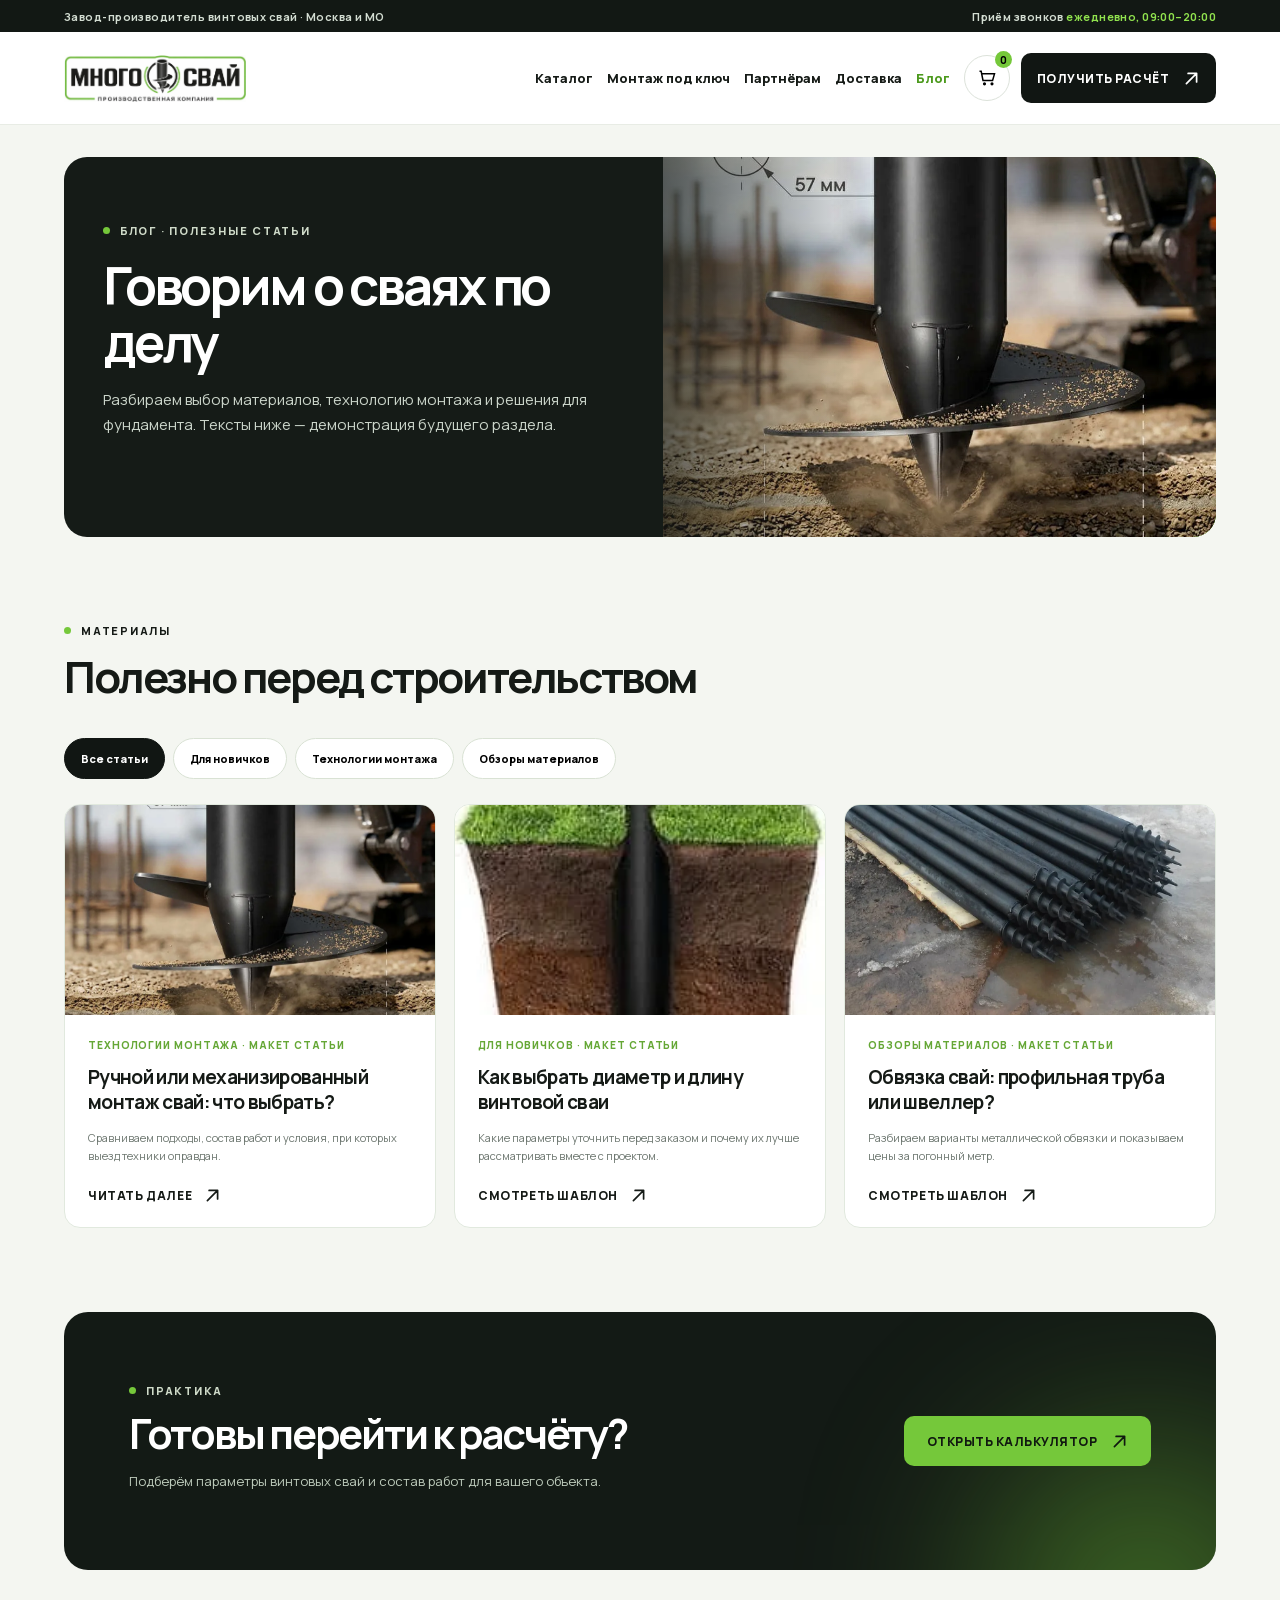
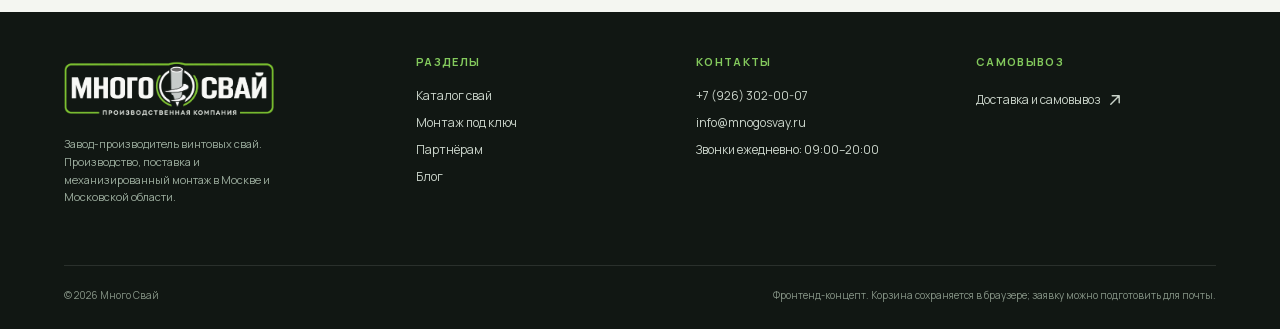
==== commit d0d6b81f: "Refresh stylesheet on GitHub Pages" ====
--- a/blog/index.html
+++ b/blog/index.html
@@ -1 +1 @@
-<!doctype html><html lang="ru"><head><meta charset="utf-8"><meta name="viewport" content="width=device-width,initial-scale=1"><meta name="theme-color" content="#f4f6f1"><meta name="description" content="Полезные материалы о винтовых сваях, монтаже и обвязке от Много Свай."><title>Полезные статьи — Много Свай</title><link rel="stylesheet" href="/assets/css/styles.css"></head><body data-page="blog"><div id="app"></div><script src="/assets/js/app.js" defer></script><script src="/assets/js/lead-form.js" defer></script></body></html>
+<!doctype html><html lang="ru"><head><meta charset="utf-8"><meta name="viewport" content="width=device-width,initial-scale=1"><meta name="theme-color" content="#f4f6f1"><meta name="description" content="Полезные материалы о винтовых сваях, монтаже и обвязке от Много Свай."><title>Полезные статьи — Много Свай</title><link rel="stylesheet" href="../assets/css/styles.css?v=20261104-1"></head><body data-page="blog"><div id="app"></div><script src="../assets/js/app.js" defer></script><script src="../assets/js/lead-form.js" defer></script></body></html>
--- a/assets/css/styles.css
+++ b/assets/css/styles.css
@@ -1,5 +1,5 @@
-@font-face{font-family:Manrope;src:url('/assets/fonts/Manrope-Latin.woff2') format('woff2');font-style:normal;font-weight:200 800;font-display:swap;unicode-range:U+0000-00FF,U+0131,U+0152-0153,U+02BB-02BC,U+02C6,U+02DA,U+02DC,U+0304,U+0308,U+0329,U+2000-206F,U+20AC,U+2122,U+2191,U+2193,U+2212,U+2215,U+FEFF,U+FFFD}
-@font-face{font-family:Manrope;src:url('/assets/fonts/Manrope-Cyrillic.woff2') format('woff2');font-style:normal;font-weight:200 800;font-display:swap;unicode-range:U+0301,U+0400-045F,U+0490-0491,U+04B0-04B1,U+2116}
+@font-face{font-family:Manrope;src:url('../fonts/Manrope-Latin.woff2') format('woff2');font-style:normal;font-weight:200 800;font-display:swap;unicode-range:U+0000-00FF,U+0131,U+0152-0153,U+02BB-02BC,U+02C6,U+02DA,U+02DC,U+0304,U+0308,U+0329,U+2000-206F,U+20AC,U+2122,U+2191,U+2193,U+2212,U+2215,U+FEFF,U+FFFD}
+@font-face{font-family:Manrope;src:url('../fonts/Manrope-Cyrillic.woff2') format('woff2');font-style:normal;font-weight:200 800;font-display:swap;unicode-range:U+0301,U+0400-045F,U+0490-0491,U+04B0-04B1,U+2116}
 :root{--bg:#f4f6f1;--paper:#fff;--ink:#151a16;--muted:#6b756e;--line:#dce2da;--green:#75c83a;--green2:#90e24e;--dark:#111613;--radius:22px;--max:1400px}
 *{box-sizing:border-box}html{scroll-behavior:smooth}body{margin:0;background:var(--bg);color:var(--ink);font-family:Manrope,Arial,sans-serif;overflow-x:hidden}button,input,select{font:inherit}button{cursor:pointer}a{color:inherit;text-decoration:none}img{max-width:100%}svg{display:block}.container{width:min(calc(100% - 200px),var(--max));margin-inline:auto}.eyebrow{display:inline-flex;align-items:center;gap:10px;font-size:11px;font-weight:800;letter-spacing:.16em;text-transform:uppercase}.eyebrow:before{content:"";width:7px;height:7px;border-radius:50%;background:var(--green)}.eyebrow.light{color:#cfdbc9}.muted{color:var(--muted)}.topline{background:#121814;color:#d3ddd2;font-size:11px;font-weight:700;letter-spacing:.04em}.topline .container{display:flex;justify-content:space-between;align-items:center;min-height:32px}.topline b{color:var(--green2)}.site-header{position:relative;z-index:30;background:var(--paper);border-bottom:1px solid #e8ece5}.header-inner{height:92px;display:flex;align-items:center;gap:20px}.logo{display:block;flex:none;width:182px;height:53px;overflow:hidden;position:relative}.logo img{position:absolute;width:182px;max-width:none;height:auto;left:0;top:3px}.nav{display:flex;align-items:center;gap:18px;margin-left:auto}.nav a{font-size:13px;font-weight:800;white-space:nowrap;transition:color .2s}.nav a:hover,.nav a.active{color:#4c9a1d}.header-actions{display:flex;align-items:center;gap:11px;margin-left:0;flex-shrink:0}.phone-text{font-size:14px;font-weight:800;white-space:nowrap}.phone-text small{display:block;font-size:10px;color:var(--muted);font-weight:600;margin-top:2px}.icon-btn{width:46px;height:46px;display:grid;place-items:center;border:1px solid var(--line);border-radius:50%;background:white;position:relative}.icon-btn svg{width:20px;height:20px;stroke:currentColor;fill:none;stroke-width:1.8}.icon-btn:hover{border-color:var(--green);background:#eff9e9}.cart-count{position:absolute;top:-5px;right:-3px;min-width:17px;height:17px;border-radius:20px;background:var(--green);font-size:10px;font-weight:800;display:grid;place-items:center}.mobile-call{display:none}.header-cta{white-space:nowrap;flex-shrink:0}.btn{min-height:50px;display:inline-flex;align-items:center;justify-content:center;gap:14px;padding:0 22px;border-radius:10px;border:1px solid transparent;background:var(--green);color:#101810;font-size:12px;font-weight:800;text-transform:uppercase;letter-spacing:.04em;transition:transform .2s,background .2s}.btn:hover{transform:translateY(-2px);background:var(--green2)}.btn:focus-visible,.icon-btn:focus-visible,a:focus-visible,input:focus-visible,select:focus-visible{outline:3px solid #438e1e;outline-offset:3px}.btn.dark{background:var(--dark);color:white}.btn.dark:hover{background:#2b392e}.btn.outline{background:transparent;color:var(--ink);border-color:#bdc9ba}.btn.outline:hover{background:#eaf1e6}.btn.white{background:white;color:var(--ink)}.arrow{font-size:14px;line-height:1;font-weight:400}.hero-wrap{padding-top:28px}.hero{height:610px;position:relative;border-radius:28px;background:radial-gradient(circle at 65% 40%,#243027 0,#151c17 39%,#111613 75%);color:#fff;isolation:isolate;box-shadow:0 32px 60px #192b191b}.hero:before{content:"";position:absolute;top:0;bottom:0;right:17%;width:22%;background:linear-gradient(160deg,#83d548,#5ba929);z-index:-1}.hero:after{content:"";position:absolute;inset:0;border-radius:28px;background:linear-gradient(90deg,#101512 0%,#101512 30%,#101512b8 48%,transparent 78%),repeating-linear-gradient(0deg,transparent 0,transparent 89px,#fff1 90px);pointer-events:none;z-index:-1}.hero-copy{position:relative;z-index:4;padding:85px 0 0 6.2%;max-width:660px}.hero h1{font-size:clamp(50px,5.1vw,77px);line-height:1.02;letter-spacing:-.065em;margin:22px 0 25px;font-weight:800}.hero h1 em{color:var(--green2);font-style:normal}.hero-lead{max-width:485px;font-size:17px;line-height:1.6;color:#d5ded4;margin:0 0 30px}.hero-actions{display:flex;gap:12px;flex-wrap:wrap}.hero-image{position:absolute;z-index:2;width:56%;height:auto;max-width:none;right:-6%;top:50%;transform:translateY(-50%);filter:drop-shadow(-22px 38px 24px #0008);pointer-events:none}.hero-side{position:absolute;right:2.7%;bottom:38px;writing-mode:vertical-rl;color:#dde9db;font-size:10px;letter-spacing:.19em;text-transform:uppercase}.mobile-links{display:none}.trust-strip{display:grid;grid-template-columns:repeat(4,1fr);gap:18px;padding:25px 0 0}.trust-item{display:flex;gap:14px;align-items:center;padding:22px 18px;background:white;border:1px solid #e7ebe4;border-radius:14px;min-height:90px}.trust-icon{width:39px;height:39px;flex:none;border-radius:9px;background:#ecf8e5;display:grid;place-items:center;color:#4d9c1c;font-size:23px}.trust-icon img{width:25px;height:25px}.trust-icon--quality img{width:33px;height:33px}.trust-item b{display:block;font-size:13px;line-height:1.25}.trust-item span:last-child{font-size:11px;color:var(--muted);display:block;margin-top:4px}.section{padding:112px 0}.section.tight{padding-top:86px;padding-bottom:86px}.section-head{display:flex;justify-content:space-between;align-items:end;gap:25px;margin-bottom:36px}.section-title{font-size:clamp(32px,3.4vw,51px);line-height:1.12;letter-spacing:-.055em;margin:14px 0 0;max-width:800px}.section-intro{max-width:400px;color:var(--muted);font-size:14px;line-height:1.65}.grid-3{display:grid;grid-template-columns:repeat(3,1fr);gap:18px}.service-card{background:#fff;border:1px solid #e3e9e0;border-radius:18px;padding:32px;min-height:290px;display:flex;flex-direction:column;position:relative;overflow:hidden}.service-card.dark{background:#151b17;color:#fff;border-color:#151b17}.service-card.green{background:#83d14b;border-color:#83d14b}.service-num{font-size:11px;font-weight:800;letter-spacing:.16em;color:#6d846c}.service-card.dark .service-num{color:#bde5af}.service-icon{position:absolute;right:25px;top:24px;color:#58a724;font-size:35px}.service-card h3{font-size:24px;line-height:1.18;letter-spacing:-.04em;margin:auto 0 12px}.service-card p{font-size:13px;line-height:1.6;color:#627064;margin:0 0 20px}.service-card.dark p{color:#bac7bb}.service-card.green p{color:#30472b}.text-link{font-size:12px;font-weight:800;text-transform:uppercase;letter-spacing:.05em;display:inline-flex;gap:12px;align-items:center}.text-link:hover{color:#4e9c1d}.product-section{background:#eaf0e7}.category-tabs,.filter-tabs{display:flex;gap:8px;flex-wrap:wrap}.chip{background:#fff;border:1px solid #d9e2d4;border-radius:50px;min-height:41px;padding:0 16px;font-size:11px;font-weight:800}.chip.active,.chip:hover{background:var(--dark);color:white;border-color:var(--dark)}.product-grid{display:grid;grid-template-columns:repeat(3,1fr);gap:18px}.product-card{background:white;border-radius:17px;border:1px solid #dfe7dd;overflow:hidden;display:flex;flex-direction:column}.product-media{height:235px;background:linear-gradient(130deg,#eef1eb,#fff);position:relative;display:grid;place-items:center}.product-media img{width:78%;height:85%;object-fit:contain;filter:drop-shadow(16px 20px 14px #13201828)}.product-media img.wide{width:92%;height:92%}.product-badge{position:absolute;left:18px;top:18px;background:#e5f6dc;border-radius:6px;padding:8px 10px;color:#4c9425;font-size:10px;font-weight:800;text-transform:uppercase}.product-body{padding:22px;display:flex;flex-direction:column;flex:1}.product-code{font-size:10px;color:#80907f;font-weight:800;text-transform:uppercase;letter-spacing:.13em}.product-card h3{font-size:19px;line-height:1.3;letter-spacing:-.03em;margin:9px 0 13px}.product-specs{font-size:11px;color:#738073;display:flex;gap:9px;flex-wrap:wrap}.product-specs span{padding:5px 8px;border-radius:5px;background:#f2f5ef}.product-buy{display:flex;align-items:center;justify-content:space-between;gap:12px;margin-top:auto;padding-top:25px}.product-price{font-size:25px;font-weight:800;letter-spacing:-.05em;white-space:nowrap}.product-price small{font-size:10px;color:#7b8679;display:block;font-weight:600;letter-spacing:0}.product-buy .btn{padding-inline:13px;min-height:44px}.product-install{border-top:1px solid #edf0ea;padding:14px 22px;display:flex;align-items:center;gap:9px;font-size:10px;font-weight:700;color:#59665b;min-height:52px}.product-install input{accent-color:#69b936;width:17px;height:17px}.split{display:grid;grid-template-columns:1fr 1fr;gap:70px;align-items:center}.image-panel{height:520px;border-radius:20px;overflow:hidden;background:#dfe7dc;position:relative}.image-panel img{width:100%;height:100%;object-fit:cover}.image-panel .corner-label{position:absolute;bottom:20px;left:20px;background:#fff;padding:16px 19px;border-radius:10px;font-size:11px;font-weight:800;box-shadow:0 12px 30px #1113}.steps{margin:30px 0;list-style:none;padding:0}.steps li{display:flex;gap:18px;padding:16px 0;border-bottom:1px solid #dce4d9;font-size:13px;line-height:1.55}.steps strong{font-size:11px;color:#54a421;min-width:24px}.dark-band{background:#131a15;color:#fff;border-radius:24px;padding:65px;display:grid;grid-template-columns:1fr 330px;align-items:center;gap:30px;position:relative;overflow:hidden}.dark-band:after{content:"";position:absolute;width:300px;height:300px;background:#74c838;border-radius:50%;filter:blur(100px);right:-80px;bottom:-180px;opacity:.5}.dark-band>*{position:relative;z-index:1}.dark-band h2{font-size:clamp(30px,3.2vw,47px);line-height:1.12;letter-spacing:-.055em;margin:12px 0}.dark-band p{font-size:13px;color:#bdcbbb;line-height:1.7;max-width:560px}.dark-band .btn{justify-self:end}.quote-form{background:#fff;border:1px solid #e2e8df;border-radius:20px;padding:34px}.quote-form h3{font-size:22px;letter-spacing:-.04em;margin:0 0 8px}.quote-form p{font-size:12px;color:var(--muted);margin:0 0 22px;line-height:1.6}.form-grid{display:grid;grid-template-columns:repeat(2,1fr);gap:13px}.field{display:block}.field span{display:block;font-size:10px;font-weight:800;text-transform:uppercase;letter-spacing:.09em;margin-bottom:7px}.field input,.field select{height:48px;width:100%;border:1px solid #dce3d9;border-radius:8px;background:#f8faf6;padding:0 13px;color:var(--ink);font-size:12px;outline:none}.field input:focus,.field select:focus{border-color:#6fbe39}.form-note{font-size:10px;color:#8a9589;line-height:1.5}.feedback{font-size:12px;color:#367e1b;font-weight:700;min-height:17px}.site-footer{background:#111713;color:#fff;padding:65px 0 27px}.footer-top{display:grid;grid-template-columns:1.3fr repeat(3,1fr);gap:40px}.footer-logo{width:210px;max-width:100%;height:auto}.footer-logo img{display:block;width:100%;height:auto}.footer-top p{font-size:11px;line-height:1.6;color:#9eafa0;max-width:220px}.footer-col h4{font-size:11px;text-transform:uppercase;letter-spacing:.12em;color:#84ca5d;margin:0 0 18px}.footer-col a,.footer-col span{display:block;font-size:12px;color:#cad4ca;margin-bottom:10px}.footer-col a:hover{color:#8adb58}.footer-bottom{border-top:1px solid #ffffff1b;margin-top:48px;padding-top:22px;display:flex;justify-content:space-between;gap:15px;font-size:10px;color:#879587}.page-hero{padding:32px 0 65px}.page-hero-inner{border-radius:23px;background:#151b17;color:white;min-height:380px;display:grid;grid-template-columns:1.04fr .96fr;overflow:hidden}.page-hero-copy{padding:60px 0 60px 6.5%;position:relative;z-index:2}.page-hero h1{font-size:clamp(37px,4.1vw,60px);line-height:1.08;letter-spacing:-.06em;margin:18px 0}.page-hero p{font-size:15px;line-height:1.65;color:#cbd5ca;max-width:550px}.page-hero-image{position:relative;background:#75c83a}.page-hero-image img{position:absolute;width:110%;height:auto;max-width:none;bottom:-15%;right:-11%;filter:drop-shadow(0 25px 18px #0007)}.page-hero-image.photo img{width:100%;height:100%;object-fit:cover;inset:0;filter:none}.page-hero-image.photo:after{content:"";position:absolute;inset:0;background:linear-gradient(90deg,#141a17a8,transparent 35%)}.tariff-grid{display:grid;grid-template-columns:repeat(3,1fr);gap:14px}.tariff{background:#fff;border:1px solid #dfe7dc;border-radius:15px;padding:24px;display:flex;align-items:center;justify-content:space-between;gap:15px}.tariff strong{font-size:27px;letter-spacing:-.05em}.tariff span{font-size:11px;color:var(--muted);display:block;margin-top:4px}.tariff b{font-size:21px;white-space:nowrap}.tariff.featured{background:#e6f9da;border-color:#8bd057}.included{display:flex;gap:11px;flex-wrap:wrap;margin-top:20px}.included span{padding:10px 13px;border:1px solid #cfdfc7;border-radius:7px;background:#f9fcf6;font-size:11px;font-weight:700}.calc-layout{display:grid;grid-template-columns:1.08fr .92fr;gap:22px}.calc-panel{background:#fff;border:1px solid #dee6da;border-radius:19px;padding:31px}.calc-panel h3{margin:0 0 21px;font-size:24px;letter-spacing:-.04em}.calc-grid{display:grid;grid-template-columns:repeat(2,1fr);gap:16px}.calc-radio{display:flex;gap:10px;align-items:center;padding:14px 12px;background:#f6f9f3;border:1px solid #dce6d7;border-radius:8px;font-size:11px;font-weight:700;min-height:48px}.calc-radio input{accent-color:#6dbd32}.calc-results{background:#151d16;color:white;border-radius:19px;padding:32px;display:flex;flex-direction:column}.calc-results .result-label{font-size:11px;color:#a8b9a4;text-transform:uppercase;letter-spacing:.12em;font-weight:800}.calc-results .result-sum{font-size:clamp(38px,4.5vw,58px);letter-spacing:-.07em;font-weight:800;margin:8px 0 15px}.calc-results p{color:#c4d0c1;font-size:12px;line-height:1.65}.calc-results .btn{margin-top:auto}.alert{background:#fff6db;border:1px solid #e2c773;border-radius:8px;color:#756020;padding:11px 13px;font-size:11px;font-weight:700}.partner-groups{display:grid;grid-template-columns:repeat(3,1fr);gap:16px}.partner-card{background:#fff;border:1px solid #e0e7dd;border-radius:15px;padding:27px;min-height:215px}.partner-card .number{font-size:11px;color:#55a21f;font-weight:800}.partner-card h3{font-size:21px;letter-spacing:-.04em;margin:33px 0 8px}.partner-card p{font-size:12px;line-height:1.65;color:var(--muted);margin:0}.partner-benefits{display:grid;grid-template-columns:repeat(4,1fr);gap:14px}.benefit{border-top:2px solid var(--green);padding-top:18px}.benefit strong{display:block;font-size:16px;letter-spacing:-.03em;margin-bottom:8px}.benefit p{font-size:12px;color:var(--muted);line-height:1.6;margin:0}.blog-grid{display:grid;grid-template-columns:repeat(3,1fr);gap:18px}.article-card{background:#fff;border:1px solid #e1e9de;border-radius:16px;overflow:hidden;display:flex;flex-direction:column}.article-image{height:210px;background:#dfe7dc;overflow:hidden}.article-image img{width:100%;height:100%;object-fit:cover;transition:transform .3s}.article-card:hover .article-image img{transform:scale(1.04)}.article-content{padding:23px;display:flex;flex-direction:column;flex:1}.article-meta{font-size:10px;color:#65a735;font-weight:800;text-transform:uppercase;letter-spacing:.09em}.article-card h3{font-size:19px;line-height:1.35;letter-spacing:-.035em;margin:13px 0}.article-card p{font-size:11px;color:var(--muted);line-height:1.65;margin:0 0 22px}.article-card .text-link{margin-top:auto}.article-layout{display:grid;grid-template-columns:minmax(0,790px) 290px;justify-content:space-between;gap:60px}.article-main h1{font-size:clamp(38px,4.2vw,58px);line-height:1.08;letter-spacing:-.055em;margin:17px 0 25px}.article-main .lead{font-size:18px;line-height:1.7;color:#526050}.article-main h2{font-size:30px;line-height:1.2;letter-spacing:-.04em;margin:52px 0 18px}.article-main h3{font-size:20px;letter-spacing:-.03em;margin:30px 0 12px}.article-main p,.article-main li{font-size:14px;line-height:1.9;color:#4e5a4e}.article-main ul{padding-left:21px}.article-main figure{margin:35px 0}.article-main figure img{width:100%;border-radius:15px}.article-main figcaption{font-size:11px;color:var(--muted);margin-top:8px}.article-callout{padding:24px 27px;background:#e8f8df;border-left:4px solid var(--green);border-radius:8px;margin:30px 0}.article-callout p{margin:5px 0 0}.article-aside{align-self:start;position:sticky;top:25px;background:#fff;border:1px solid #dfe7db;border-radius:15px;padding:23px}.article-aside h3{margin:0 0 14px;font-size:18px}.article-aside a{display:block;padding:10px 0;border-top:1px solid #e6ece3;font-size:12px;font-weight:700}.table-wrap{overflow-x:auto;border:1px solid #dce5d8;border-radius:10px}.compare-table{border-collapse:collapse;min-width:580px;width:100%;font-size:11px}.compare-table th,.compare-table td{text-align:left;padding:15px;border-bottom:1px solid #e5ebe2}.compare-table th{background:#eaf7e3}.compare-table tr:last-child td{border-bottom:0}.modal{border:0;padding:0;border-radius:18px;max-width:min(92vw,540px);box-shadow:0 30px 80px #0005}.modal::backdrop{background:#0c170dbb}.modal-inner{padding:31px}.modal h2{font-size:25px;letter-spacing:-.04em;margin:0 0 8px}.modal p{font-size:12px;color:var(--muted);line-height:1.6}.modal-head{display:flex;align-items:start;justify-content:space-between;gap:15px}.close-btn{border:0;background:#eef4ea;border-radius:50%;min-width:36px;height:36px;font-size:18px}.cart-lines{margin:20px 0}.cart-line{display:flex;justify-content:space-between;gap:10px;border-bottom:1px solid #e4eae0;padding:12px 0;font-size:12px}.cart-line button{border:0;background:none;color:#a03434;font-size:11px}.cart-total{display:flex;justify-content:space-between;font-weight:800;font-size:17px;margin:18px 0}.cart-empty{padding:30px;text-align:center;background:#f5f8f3;border-radius:9px;color:#6a7869;font-size:12px}
 @media(max-width:1150px){.header-inner{gap:16px}.nav{gap:12px}.nav a{font-size:11px}.phone-text{display:none}.hero-image{width:61%;right:-6%}.hero-copy{max-width:560px}.hero h1{font-size:60px}.trust-strip{grid-template-columns:repeat(2,1fr)}.footer-top{gap:20px}}
@@ -122,7 +122,6 @@
 @media(max-width:540px){.install-inputs,.install-summary{padding:23px;border-radius:16px}.install-grid{grid-template-columns:1fr;gap:16px}.install-tabs{display:grid;grid-template-columns:1fr 1fr}.install-tabs button{padding:0 7px;font-size:11px}.install-line{grid-template-columns:minmax(0,1fr) auto;gap:5px 10px}.install-line>span:nth-child(2){text-align:right}.install-line strong{grid-column:2}.install-total strong{font-size:25px}}
 
 .montazh-hero-section{padding:28px 0 65px}
-@media(min-width:1051px){body[data-page="home"] .hero{height:440px}body[data-page="home"] .hero-copy{padding-top:55px}body[data-page="home"] .hero-image{width:min(56%,600px)}}
 .callback-section{padding:58px 0 76px}
 .callback-panel{display:grid;grid-template-columns:minmax(0,.8fr) minmax(0,1.4fr);align-items:center;gap:40px;padding:38px 44px;border-radius:22px;background:#18221a;color:#fff}
 .callback-copy h2{margin:0 0 12px;font-size:clamp(28px,2.5vw,38px);line-height:1.14;letter-spacing:-.05em}
@@ -134,7 +133,7 @@
 .callback-note{margin:11px 0 0;color:#aebfaa;font-size:10px;line-height:1.5}
 .callback-note a{text-decoration:underline;text-underline-offset:2px}
 .callback-form .feedback{margin:8px 0 0;color:#a9eb83}
-@media(max-width:1050px){.montazh-hero-section{padding:20px 0 45px}.callback-panel{grid-template-columns:1fr;gap:24px}.callback-copy p{max-width:none}}
+@media(max-width:1050px){.montazh-hero-section{padding:18px 0 45px}.callback-panel{grid-template-columns:1fr;gap:24px}.callback-copy p{max-width:none}}
 @media(max-width:540px){.callback-section{padding:36px 0 58px}.callback-panel{padding:28px 23px;gap:20px;border-radius:17px}.callback-fields{grid-template-columns:1fr}.callback-form .btn{width:100%}}
 
 .montazh-hero{height:440px;min-height:0;display:grid;grid-template-columns:repeat(2,minmax(0,1fr));align-items:center;overflow:hidden}
@@ -149,8 +148,29 @@
 .montazh-step-caption span{flex:none;color:#5aa52b;font-size:12px;font-weight:800;letter-spacing:.08em}
 .montazh-step-caption h3{margin:0;font-size:15px;line-height:1.4;letter-spacing:-.025em}
 @media(max-width:1050px){.montazh-hero{height:410px}.montazh-hero h1{font-size:clamp(32px,4.2vw,46px)}.montazh-hero .hero-lead{max-width:400px;font-size:14px}.montazh-steps-grid{grid-template-columns:repeat(3,minmax(0,1fr))}}
-@media(max-width:760px){.montazh-hero{height:auto;grid-template-columns:1fr;padding:32px 20px 10px}.montazh-hero .hero-copy{padding:0 8px}.montazh-hero h1{font-size:clamp(32px,7vw,43px)}.montazh-hero .hero-lead{max-width:420px}.montazh-hero .hero-image{width:min(75%,400px);max-height:270px;margin-top:18px}.montazh-steps-grid{grid-template-columns:repeat(2,minmax(0,1fr));gap:12px}.montazh-step img{height:240px}}
-@media(max-width:400px){.montazh-hero{padding:27px 16px 8px}.montazh-hero h1{font-size:32px}.montazh-hero .hero-lead{font-size:12px}.montazh-step img{height:215px}.montazh-step-caption{gap:8px;padding:14px 10px 17px}.montazh-step-caption h3{font-size:13px}}
+@media(max-width:760px){
+  .montazh-hero{height:640px;min-height:640px;grid-template-columns:1fr;grid-template-rows:minmax(0,1fr) 300px;padding:32px 24px 18px;background:radial-gradient(circle at 75% 85%,#263d28 0,#172019 42%,#111713 80%)}
+  .montazh-hero::before,.montazh-hero::after{display:none}
+  .montazh-hero .hero-copy{padding:0;align-self:start}
+  .montazh-hero h1{font-size:clamp(32px,7vw,43px);margin:0 0 18px}
+  .montazh-hero .hero-lead{max-width:420px;margin-bottom:20px}
+  .montazh-hero .hero-image{width:min(100%,440px);max-height:300px;margin:0;align-self:center;filter:drop-shadow(0 18px 18px #0008)}
+  .montazh-steps-grid{grid-template-columns:repeat(2,minmax(0,1fr));gap:12px}
+  .montazh-step img{height:240px}
+}
+@media(max-width:540px){
+  .montazh-hero{height:615px;min-height:615px;grid-template-rows:minmax(0,1fr) 260px}
+  .montazh-hero .hero-lead{max-width:100%;font-size:12px;line-height:1.65}
+  .montazh-hero .hero-image{max-height:260px}
+  .montazh-hero .hero-actions{display:grid;grid-template-columns:repeat(2,minmax(0,1fr));width:100%;gap:8px}
+  .montazh-hero .hero-actions .btn{min-width:0;padding:8px 10px;white-space:normal;line-height:1.25;font-size:10px;justify-content:space-between;text-align:left}
+}
+@media(max-width:400px){
+  .montazh-hero h1{font-size:36px}
+  .montazh-step img{height:215px}
+  .montazh-step-caption{gap:8px;padding:14px 10px 17px}
+  .montazh-step-caption h3{font-size:13px}
+}
 
 .location-section{background:var(--paper)}
 .location-title{margin:0 0 32px;max-width:none;white-space:nowrap}
@@ -197,7 +217,7 @@
 .delivery-calculator{padding:34px;border:1px solid var(--line);border-radius:20px;background:#fff}.delivery-calculator h3{font-size:25px;letter-spacing:-.04em;margin:0 0 24px}.delivery-zones{padding:0;margin:0 0 24px;display:flex;gap:8px;border:0;min-width:0}.delivery-zones label{flex:1;position:relative;cursor:pointer}.delivery-zones input{position:absolute;opacity:0}.delivery-zones span{display:flex;align-items:center;justify-content:center;padding:14px 10px;min-height:48px;border:1px solid #cfddc7;border-radius:9px;font-size:12px;font-weight:800;text-align:center}.delivery-zones input:checked+span{background:#17241a;color:#fff;border-color:#17241a}.delivery-zones input:focus-visible+span{outline:3px solid #79bb55;outline-offset:3px}
 .delivery-estimate{border-top:1px solid var(--line);padding-top:26px;margin-top:24px}.delivery-estimate>span{display:block;font-size:13px;color:var(--muted)}.delivery-estimate output{font-size:clamp(28px,3vw,44px);font-weight:800;letter-spacing:-.05em;display:block;margin-top:10px}.delivery-estimate-note{color:var(--muted);font-size:12px;line-height:1.7;margin:14px 0 24px}.delivery-calculator .btn{width:100%}
 .pickup-notice{display:flex;align-items:center;gap:16px;border:1px solid #b7cca9;border-radius:12px;padding:18px 24px;margin-bottom:24px;background:#f4f8ef}.pickup-notice>span{flex:none;width:30px;height:30px;border-radius:50%;display:grid;place-items:center;background:#d8eaca;color:#395d27;font-weight:800}.pickup-notice p{font-size:13px;line-height:1.7;margin:0}
-.pickup-layout{display:grid;grid-template-columns:minmax(0,.8fr) minmax(0,1.2fr);gap:22px}.warehouse-list{display:grid;gap:16px}.warehouse-card{padding:26px;border:1px solid #cddac6;border-radius:15px;background:#f7faf4}.warehouse-card.is-selected{background:#fff;border-color:#6ca547;box-shadow:inset 4px 0 #75b64e}.warehouse-card h3{font-size:23px;letter-spacing:-.035em;margin:0 0 12px}.warehouse-card p{font-size:14px;line-height:1.7;color:#596858;margin:0 0 17px}.warehouse-select,.warehouse-route{display:flex;align-items:center;justify-content:space-between;gap:12px;min-height:44px;width:100%;font-size:12px;font-weight:800}.warehouse-select{background:none;border:0;border-bottom:1px solid #dae4d3;padding:10px 0;text-align:left;color:#3b6c24}.warehouse-route{padding-top:10px}.warehouse-map-wrap{min-height:480px;background:#d9e4d3;border:1px solid #cbd8c5;border-radius:18px;overflow:hidden}.warehouse-map-wrap iframe{width:100%;height:100%;min-height:480px;border:0;display:block}.pickup-contact{display:flex;align-items:center;justify-content:space-between;gap:24px;margin-top:26px}.pickup-contact p{font-size:12px;line-height:1.8;color:#596858;margin:0}.pickup-contact a{font-size:16px;font-weight:800;min-height:44px;display:flex;align-items:center}
+.pickup-layout{display:grid;grid-template-columns:minmax(0,.8fr) minmax(0,1.2fr);gap:22px}.warehouse-list{display:grid;gap:16px}.warehouse-card{cursor:pointer;padding:26px;border:1px solid #cddac6;border-radius:15px;background:#f7faf4}.warehouse-card.is-selected{background:#fff;border-color:#6ca547;box-shadow:inset 4px 0 #75b64e}.warehouse-card h3{font-size:23px;letter-spacing:-.035em;margin:0 0 12px}.warehouse-card p{font-size:14px;line-height:1.7;color:#596858;margin:0 0 17px}.warehouse-select,.warehouse-route{display:flex;align-items:center;justify-content:space-between;gap:12px;min-height:44px;width:100%;font-size:12px;font-weight:800}.warehouse-select{background:none;border:0;border-bottom:1px solid #dae4d3;padding:10px 0;text-align:left;color:#3b6c24}.warehouse-route{padding-top:10px}.warehouse-map-wrap{min-height:480px;background:#d9e4d3;border:1px solid #cbd8c5;border-radius:18px;overflow:hidden}.warehouse-map-wrap iframe{width:100%;height:100%;min-height:480px;border:0;display:block}.pickup-contact{display:flex;align-items:center;justify-content:space-between;gap:24px;margin-top:26px}.pickup-contact p{font-size:12px;line-height:1.8;color:#596858;margin:0}.pickup-contact a{font-size:16px;font-weight:800;min-height:44px;display:flex;align-items:center}
 .warehouse-map-link{display:inline-block;margin-top:13px;font-size:13px;font-weight:700;color:#346b28}
 .has-lead-modal{overflow:hidden}.lead-modal{width:620px;max-width:calc(100vw - 32px);max-height:calc(100dvh - 32px);overscroll-behavior:contain}.lead-modal .modal-inner{padding:32px}.lead-modal .modal-head{align-items:center}.lead-modal h2{font-size:28px}.lead-modal .close-btn{width:44px;height:44px;flex-shrink:0}.lead-modal #lead-description{font-size:14px;margin:16px 0 26px}.lead-modal .field span{font-size:11px;letter-spacing:.01em;text-transform:none}.lead-modal .field input,.lead-modal .field select{font-size:16px;min-height:50px}.field-full{grid-column:1/-1}.lead-modal .partner-field[hidden]{display:none}.attachment-field{margin-top:24px}.attachment-field>label{font-size:14px;font-weight:800;display:block}.attachment-field>label>span{font-size:12px;font-weight:400;color:var(--muted)}.attachment-field p{margin:8px 0 12px}.attachment-field input[type=file]{display:block;width:100%;min-height:48px;font-size:12px;color:#50634a;border:1px dashed #adc79e;border-radius:9px;background:#f5f9f1;padding:8px}.attachment-field input::file-selector-button{border:0;padding:10px 12px;border-radius:5px;background:#e0ecd6;color:#294c1b;cursor:pointer;margin-right:10px}.attachment-list{list-style:none;padding:0;margin:8px 0}.attachment-list li{display:flex;align-items:center;justify-content:space-between;gap:14px;border-bottom:1px solid var(--line);font-size:12px}.attachment-list span{overflow-wrap:anywhere;min-width:0}.attachment-list button{border:0;background:none;min-width:44px;min-height:44px;font-size:22px}.lead-modal .attachment-error{color:#a33227}.lead-modal .attachment-error:empty{display:none}.lead-service-note a{color:#335d24;text-decoration:underline}.lead-submit{width:100%;margin-top:8px}.lead-submit:disabled{opacity:.6;cursor:wait}.lead-modal .feedback{margin:14px 0 0;font-size:13px;line-height:1.65}.lead-modal :focus-visible,.business-page :focus-visible{outline:3px solid #66a340;outline-offset:3px}.callback-panel>.btn{justify-self:end}.mobile-links{flex-wrap:wrap}
 @media(min-width:1051px) and (max-width:1400px){.header-inner{gap:14px}.nav{gap:14px}.header-cta{padding-inline:15px}.header-actions .phone-text{display:none}}
@@ -208,3 +228,73 @@
 .delivery-calculator [hidden]{display:none!important}
 .footer-logo{display:block}
 @media(max-width:540px){.footer-col a{min-height:44px;display:flex;align-items:center;margin-bottom:0}}
+
+/* Consistent page gutters, section rhythm, and icons. */
+.container{width:min(calc(100% - 10vw),var(--max))}
+.section,.section.tight{padding:42px 0}
+.site-footer{padding-top:42px}
+.page-hero{padding-bottom:38px}
+.montazh-hero-section{padding-bottom:38px}
+.callback-section{padding:42px 0}
+.arrow{display:inline-block;position:relative;flex:none;width:17px;height:17px;overflow:hidden;font-size:0;line-height:0;vertical-align:middle}
+.arrow::before{content:"";position:absolute;inset:0;background:currentColor;-webkit-mask:url("data:image/svg+xml,%3Csvg xmlns='http://www.w3.org/2000/svg' viewBox='0 0 20 20'%3E%3Cpath d='M4 16 16 4M6 4h10v10' fill='none' stroke='black' stroke-width='2' stroke-linecap='round' stroke-linejoin='round'/%3E%3C/svg%3E") center/contain no-repeat;mask:url("data:image/svg+xml,%3Csvg xmlns='http://www.w3.org/2000/svg' viewBox='0 0 20 20'%3E%3Cpath d='M4 16 16 4M6 4h10v10' fill='none' stroke='black' stroke-width='2' stroke-linecap='round' stroke-linejoin='round'/%3E%3C/svg%3E") center/contain no-repeat}
+.site-footer .footer-col a[href="/shipment/"]{display:inline-flex;align-items:center;gap:7px}
+.site-footer .footer-col a[href="/shipment/"] .arrow{display:block;width:14px;height:14px;margin:0;font-size:0}
+.menu-toggle,.mobile-menu{display:none}
+.mobile-menu[hidden]{display:none!important}
+
+@media(max-width:1050px){
+  .container{width:min(calc(100% - 48px),var(--max))}
+  .section,.section.tight{padding:38px 0}
+  .site-footer{padding-top:38px}
+  .menu-toggle{display:grid}
+  .mobile-menu{display:block;position:absolute;top:100%;left:0;right:0;background:#fff;border-top:1px solid var(--line);box-shadow:0 18px 30px #11171324}
+  .mobile-menu .container{padding:8px 0 14px}
+  .mobile-menu a{display:flex;align-items:center;min-height:48px;padding:10px 4px;border-bottom:1px solid #e8eee5;font-size:14px;font-weight:800}
+  .mobile-menu a:last-child{border-bottom:0}
+  .mobile-menu a:hover,.mobile-menu a:focus-visible{color:#4c9a1d}
+  .burger-icon{position:relative;width:18px;height:2px;border-radius:2px;background:currentColor}
+  .burger-icon::before,.burger-icon::after{content:"";position:absolute;left:0;width:18px;height:2px;border-radius:2px;background:currentColor}
+  .burger-icon::before{top:-6px}
+  .burger-icon::after{top:6px}
+  .menu-toggle[aria-expanded="true"] .burger-icon{background:transparent}
+  .menu-toggle[aria-expanded="true"] .burger-icon::before{top:0;transform:rotate(45deg)}
+  .menu-toggle[aria-expanded="true"] .burger-icon::after{top:0;transform:rotate(-45deg)}
+  .callback-section{padding:38px 0}
+}
+
+@media(max-width:540px){
+  .container{width:min(calc(100% - 32px),var(--max))}
+  .header-inner{gap:8px}
+  .section,.section.tight,.business-page .section,.business-page .section.tight{padding:32px 0}
+  .site-footer{padding-top:32px}
+  .page-hero{padding-bottom:32px}
+  .montazh-hero-section{padding-bottom:32px}
+  .callback-section,.location-section{padding:32px 0}
+  .catalog-section{padding-top:32px}
+  .location-title{white-space:normal}
+  .catalog-controls input,.catalog-controls select{min-width:0}
+}
+
+.warehouse-current{padding:19px 22px;margin-bottom:14px;border:1px solid #cbdac3;border-radius:14px;background:#fff}
+.warehouse-current span{display:block;font-size:11px;font-weight:800;text-transform:uppercase;letter-spacing:.08em;color:#56863b}
+.warehouse-current strong{display:block;margin-top:4px;font-size:21px;letter-spacing:-.03em}
+.warehouse-current p{margin:5px 0 0;font-size:14px;line-height:1.5;color:#596858}
+.lead-modal .field[hidden]{display:none}
+
+@media(max-width:760px){
+  .partners-page .business-hero-copy{padding-inline:24px}
+  .partners-page .partner-hero-media{margin-inline:24px}
+}
+
+@media(max-width:540px){
+  .partners-page .business-hero-copy{padding:32px 24px 0}
+  .partners-page .partner-hero-media{margin:24px 24px 24px;min-height:220px}
+  .lead-modal{max-height:calc(100dvh - 20px);max-width:calc(100vw - 20px);overflow-y:auto}
+  .lead-modal .modal-inner{padding:20px}
+  .lead-modal #lead-description{margin:8px 0 16px}
+  .lead-modal .form-grid{gap:12px}
+  .lead-modal .field input{min-height:46px}
+  .lead-modal .lead-service-note{margin:15px 0 8px}
+  .lead-modal .lead-submit{min-height:46px}
+}
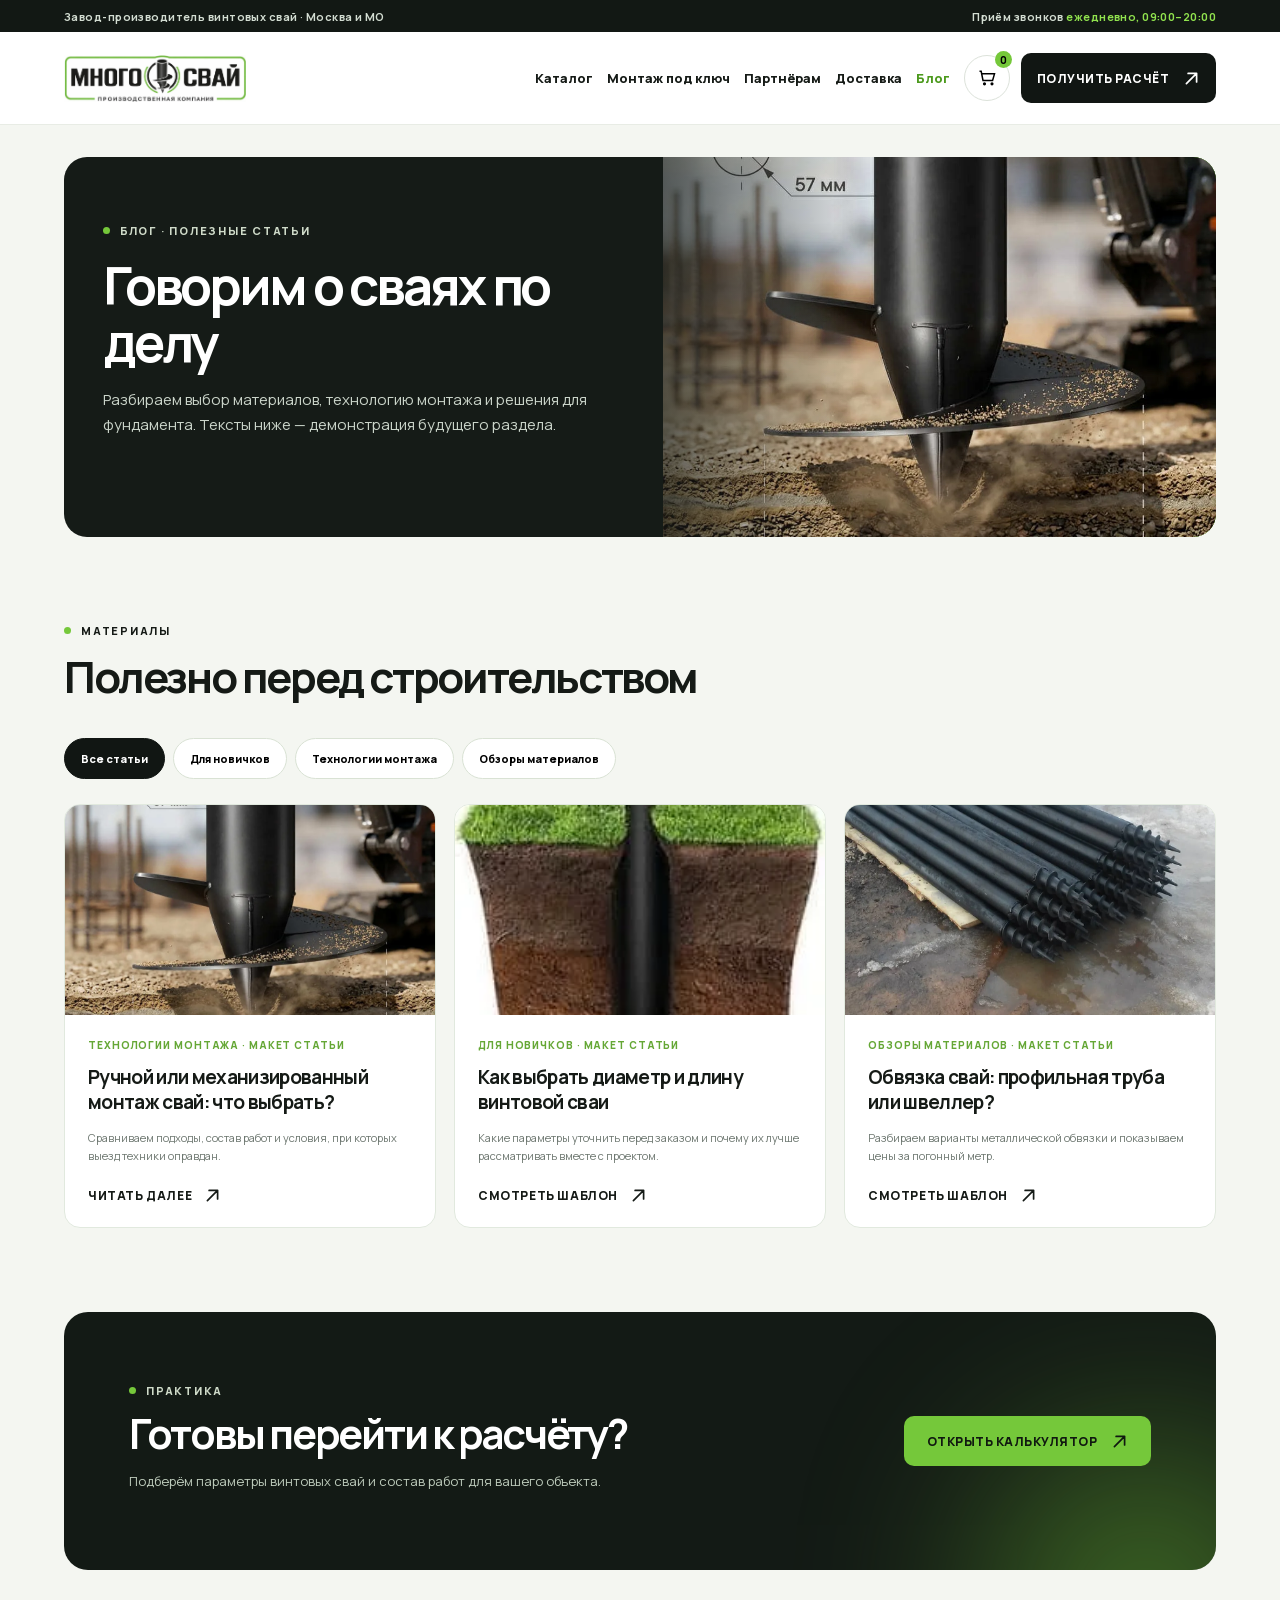
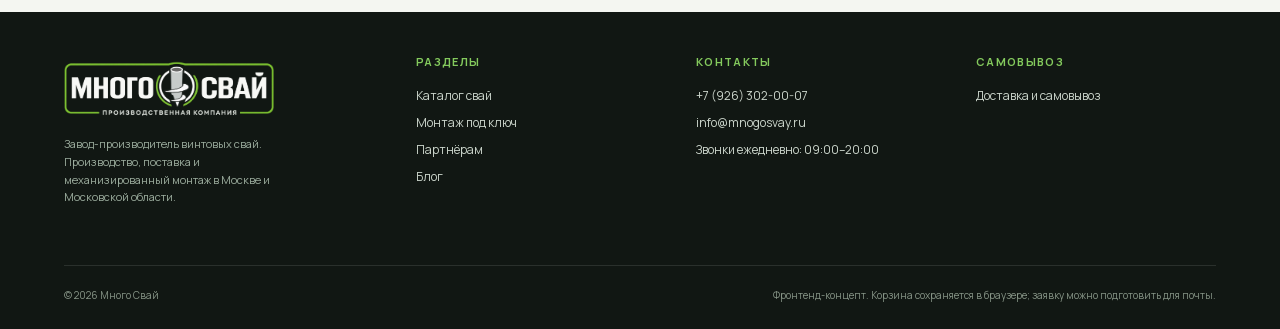
==== commit 8d8f6610: "Remove footer shipment arrow" ====
--- a/blog/index.html
+++ b/blog/index.html
@@ -1 +1 @@
-<!doctype html><html lang="ru"><head><meta charset="utf-8"><meta name="viewport" content="width=device-width,initial-scale=1"><meta name="theme-color" content="#f4f6f1"><meta name="description" content="Полезные материалы о винтовых сваях, монтаже и обвязке от Много Свай."><title>Полезные статьи — Много Свай</title><link rel="stylesheet" href="../assets/css/styles.css?v=20261104-1"></head><body data-page="blog"><div id="app"></div><script src="../assets/js/app.js" defer></script><script src="../assets/js/lead-form.js" defer></script></body></html>
+<!doctype html><html lang="ru"><head><meta charset="utf-8"><meta name="viewport" content="width=device-width,initial-scale=1"><meta name="theme-color" content="#f4f6f1"><meta name="description" content="Полезные материалы о винтовых сваях, монтаже и обвязке от Много Свай."><title>Полезные статьи — Много Свай</title><link rel="stylesheet" href="../assets/css/styles.css?v=20261104-1"></head><body data-page="blog"><div id="app"></div><script src="../assets/js/app.js?v=20261104-2" defer></script><script src="../assets/js/lead-form.js" defer></script></body></html>
--- a/assets/css/styles.css
+++ b/assets/css/styles.css
@@ -238,8 +238,6 @@
 .callback-section{padding:42px 0}
 .arrow{display:inline-block;position:relative;flex:none;width:17px;height:17px;overflow:hidden;font-size:0;line-height:0;vertical-align:middle}
 .arrow::before{content:"";position:absolute;inset:0;background:currentColor;-webkit-mask:url("data:image/svg+xml,%3Csvg xmlns='http://www.w3.org/2000/svg' viewBox='0 0 20 20'%3E%3Cpath d='M4 16 16 4M6 4h10v10' fill='none' stroke='black' stroke-width='2' stroke-linecap='round' stroke-linejoin='round'/%3E%3C/svg%3E") center/contain no-repeat;mask:url("data:image/svg+xml,%3Csvg xmlns='http://www.w3.org/2000/svg' viewBox='0 0 20 20'%3E%3Cpath d='M4 16 16 4M6 4h10v10' fill='none' stroke='black' stroke-width='2' stroke-linecap='round' stroke-linejoin='round'/%3E%3C/svg%3E") center/contain no-repeat}
-.site-footer .footer-col a[href="/shipment/"]{display:inline-flex;align-items:center;gap:7px}
-.site-footer .footer-col a[href="/shipment/"] .arrow{display:block;width:14px;height:14px;margin:0;font-size:0}
 .menu-toggle,.mobile-menu{display:none}
 .mobile-menu[hidden]{display:none!important}
 
